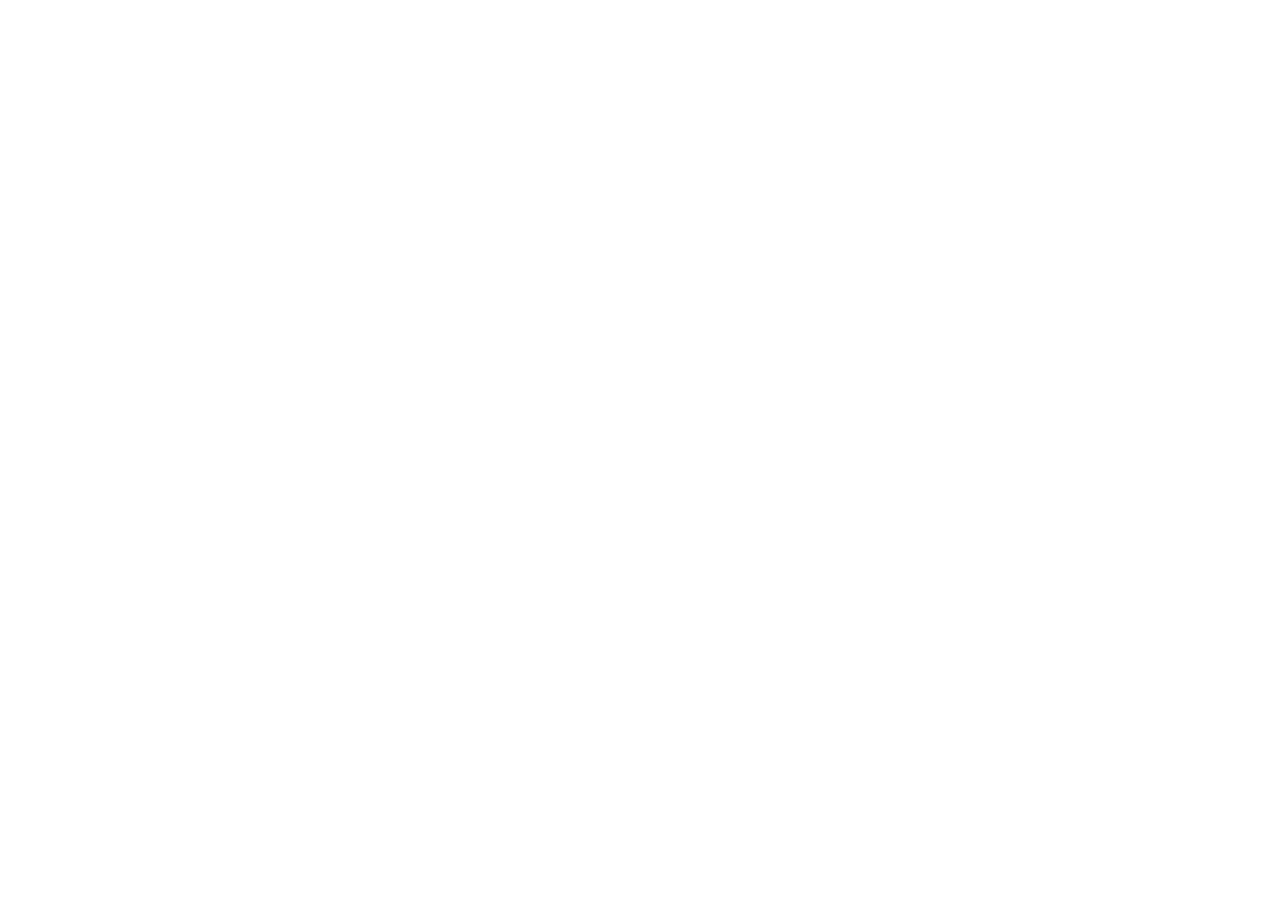
==== index.html @ ee5a2025 "Add files via upload" ====
<!DOCTYPE html> 

<html lang="en"> 

<head> 

   

    <title>    </title> 

</head> 

<body> 

    <header> 

       

    </header> 

 

    <main> 

       

         

        

    </main> 

 

    <footer> 

         

    </footer> 

 

</body> 

</html>
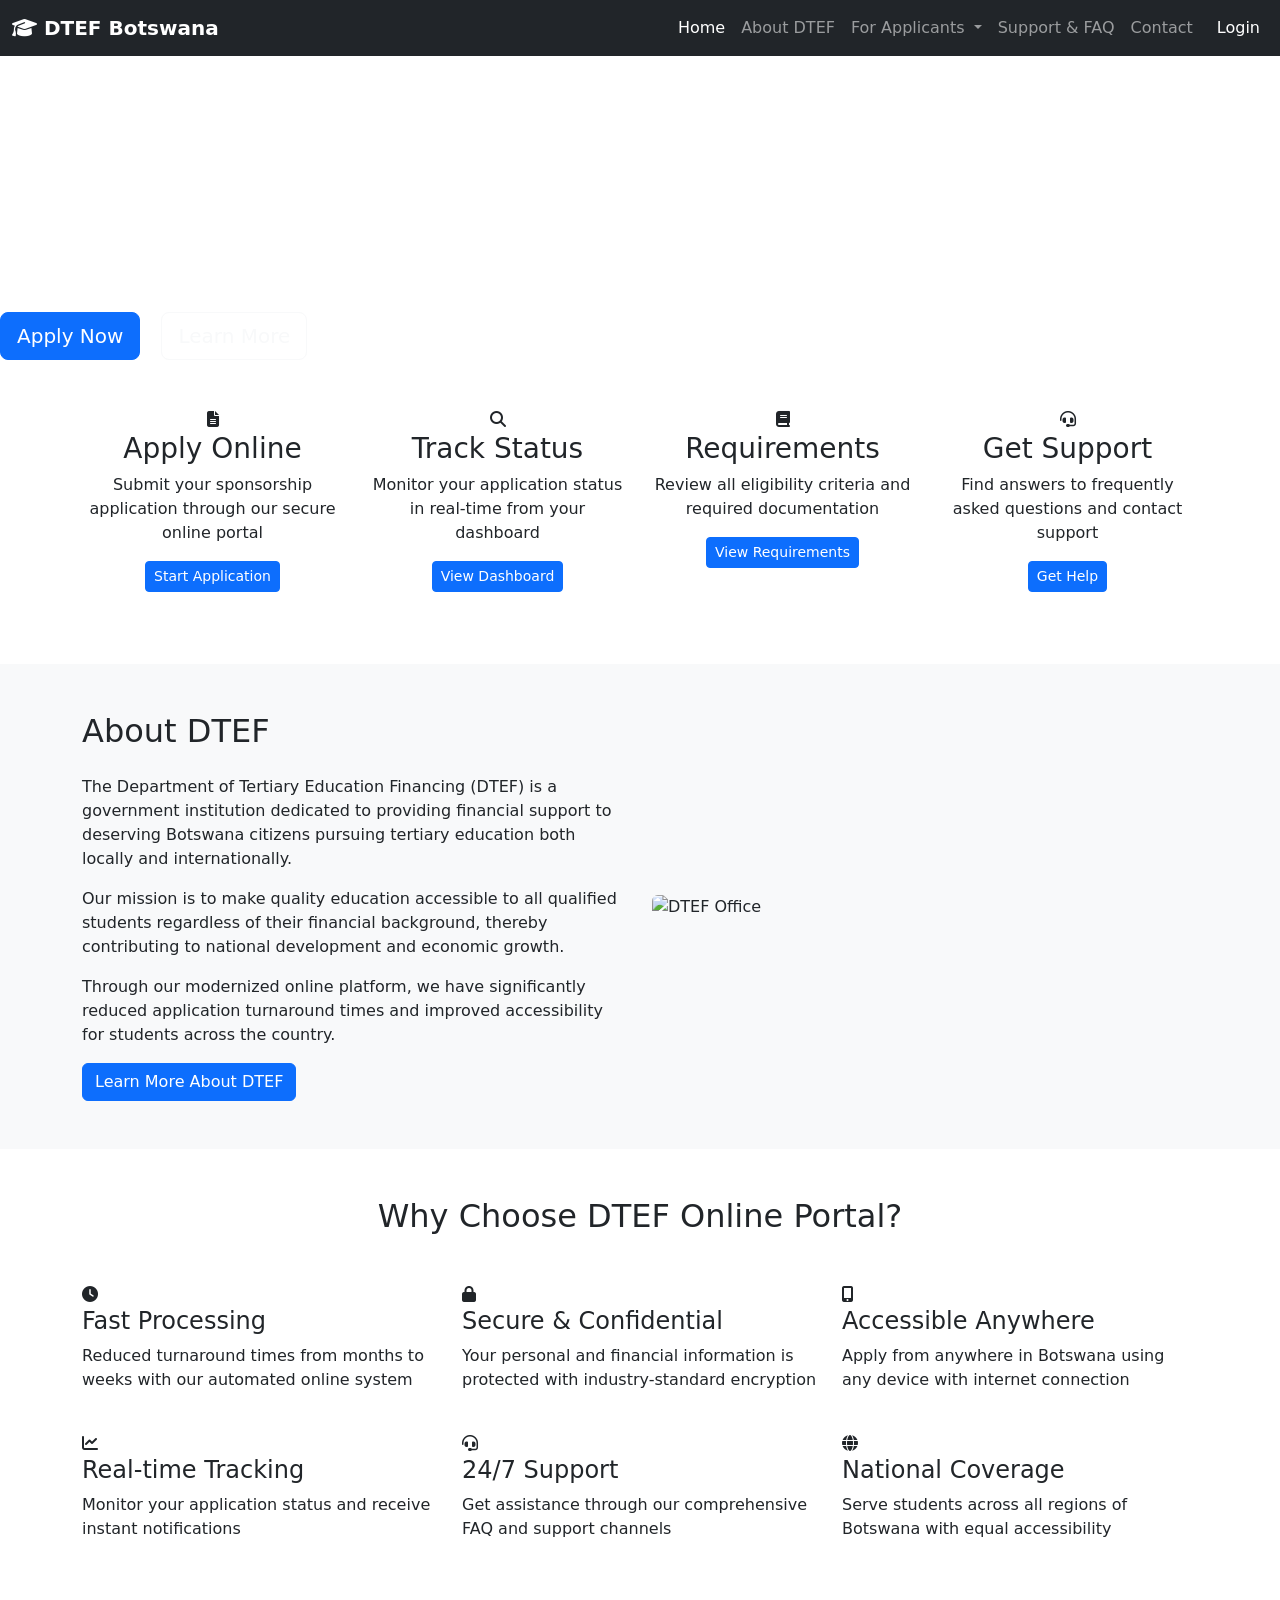
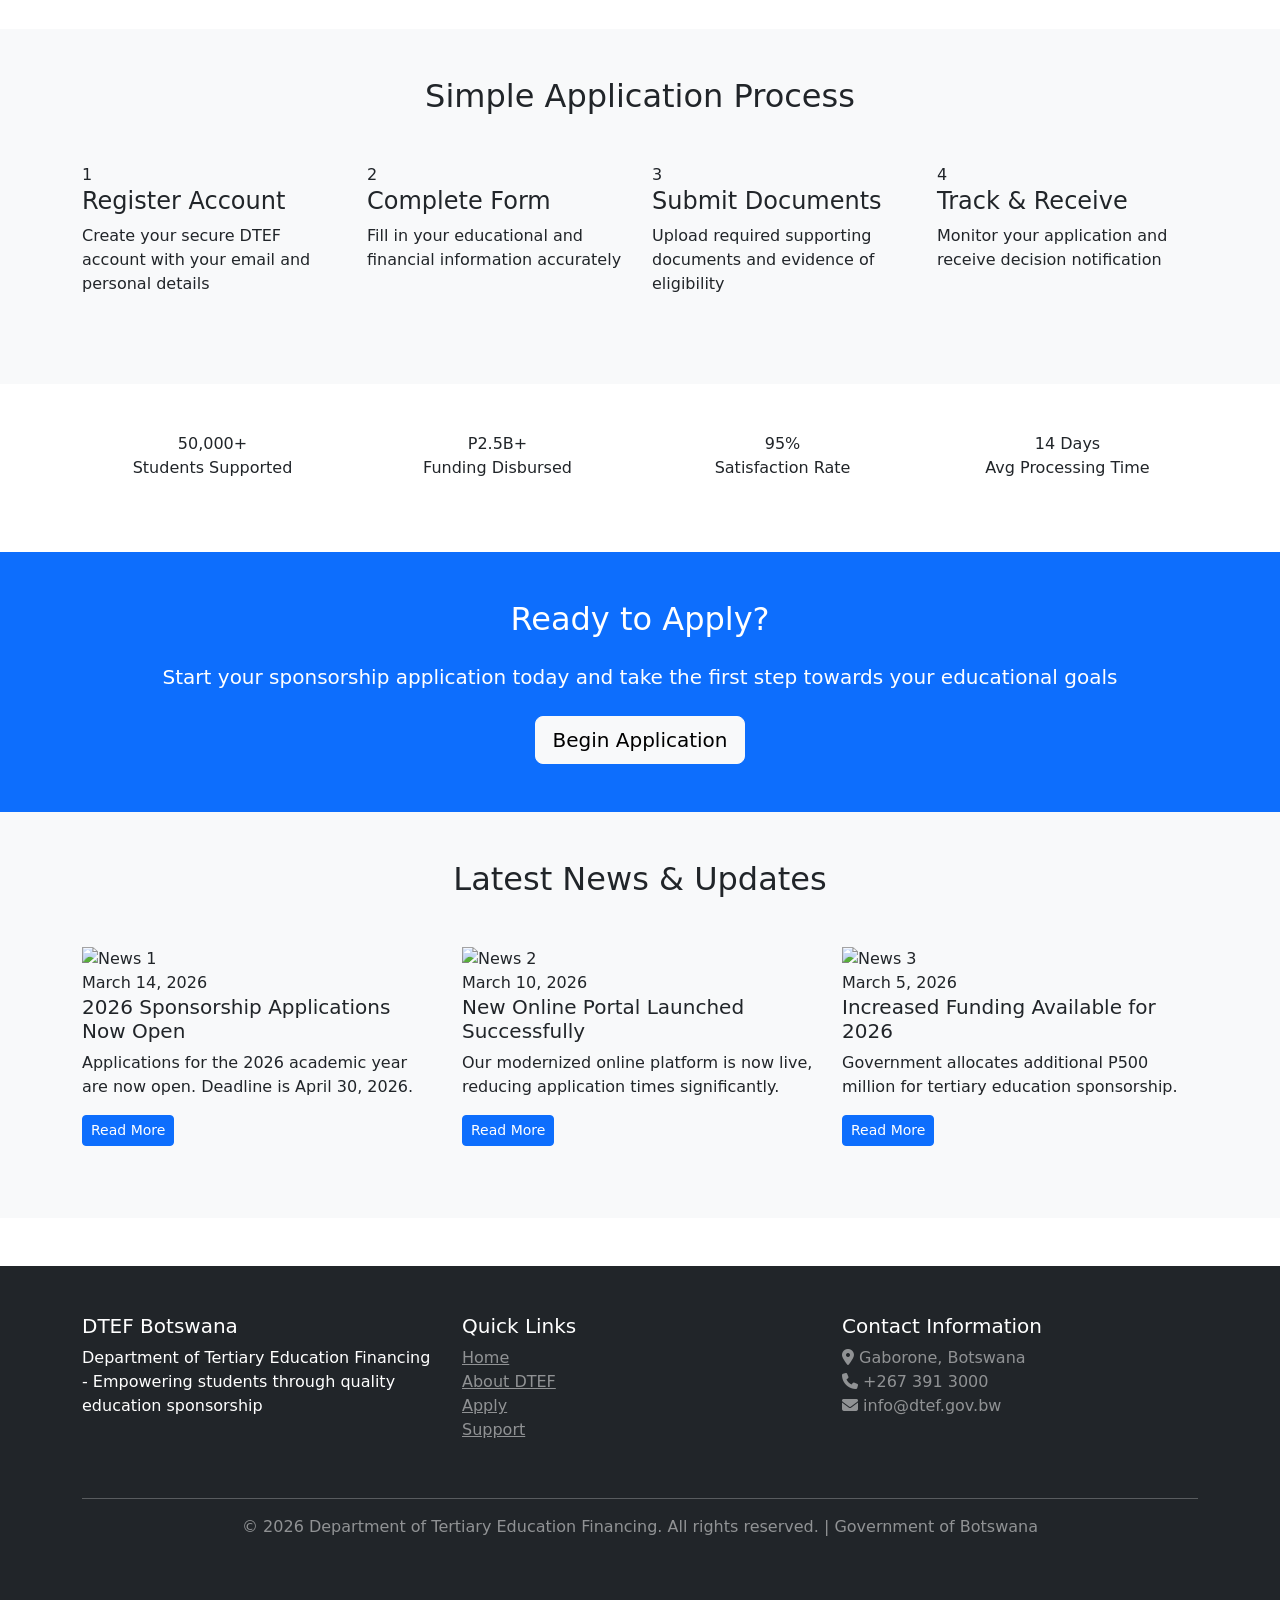
==== commit e5c666db: "index.html" ====
--- a/index.html
+++ b/index.html
@@ -1,45 +1,342 @@
-<!DOCTYPE html> 
-
-<html lang="en"> 
-
-<head> 
-
-   
-
-    <title>    </title> 
-
-</head> 
-
-<body> 
-
-    <header> 
-
-       
-
-    </header> 
-
- 
-
-    <main> 
-
-       
-
-         
-
-        
-
-    </main> 
-
- 
-
-    <footer> 
-
-         
-
-    </footer> 
-
- 
-
-</body> 
-
-</html> +<!DOCTYPE html>
+<html lang="en">
+<head>
+    <meta charset="UTF-8">
+    <meta name="viewport" content="width=device-width, initial-scale=1.0">
+    <meta name="description" content="DTEF - Department of Tertiary Education Financing. Botswana government sponsorship portal for student funding applications.">
+    <meta name="keywords" content="DTEF, tertiary education, sponsorship, Botswana, student funding, application">
+    <title>DTEF - Department of Tertiary Education Financing | Botswana</title>
+    
+    <!-- Bootstrap CSS -->
+    <link href="https://cdn.jsdelivr.net/npm/bootstrap@5.3.0/dist/css/bootstrap.min.css" rel="stylesheet">
+    <!-- Font Awesome for icons -->
+    <link rel="stylesheet" href="https://cdnjs.cloudflare.com/ajax/libs/font-awesome/6.4.0/css/all.min.css">
+    <!-- Custom CSS -->
+    <link rel="stylesheet" href="css/style.css">
+</head>
+<body>
+    <!-- Navigation Bar -->
+    <nav class="navbar navbar-expand-lg navbar-dark bg-dark sticky-top">
+        <div class="container-fluid">
+            <a class="navbar-brand fw-bold" href="index.html">
+                <i class="fas fa-graduation-cap"></i> DTEF Botswana
+            </a>
+            <button class="navbar-toggler" type="button" data-bs-toggle="collapse" data-bs-target="#navbarNav" aria-controls="navbarNav" aria-expanded="false" aria-label="Toggle navigation">
+                <span class="navbar-toggler-icon"></span>
+            </button>
+            <div class="collapse navbar-collapse" id="navbarNav">
+                <ul class="navbar-nav ms-auto">
+                    <li class="nav-item">
+                        <a class="nav-link active" aria-current="page" href="index.html">Home</a>
+                    </li>
+                    <li class="nav-item">
+                        <a class="nav-link" href="about.html">About DTEF</a>
+                    </li>
+                    <li class="nav-item dropdown">
+                        <a class="nav-link dropdown-toggle" href="#" id="applicantsDropdown" role="button" data-bs-toggle="dropdown" aria-expanded="false">
+                            For Applicants
+                        </a>
+                        <ul class="dropdown-menu" aria-labelledby="applicantsDropdown">
+                            <li><a class="dropdown-item" href="apply.html">Apply for Sponsorship</a></li>
+                            <li><a class="dropdown-item" href="dashboard.html">Track Application</a></li>
+                            <li><a class="dropdown-item" href="requirements.html">Requirements</a></li>
+                        </ul>
+                    </li>
+                    <li class="nav-item">
+                        <a class="nav-link" href="support.html">Support & FAQ</a>
+                    </li>
+                    <li class="nav-item">
+                        <a class="nav-link" href="contact.html">Contact</a>
+                    </li>
+                    <li class="nav-item">
+                        <a class="nav-link btn btn-primary text-white ms-2" href="login.html">Login</a>
+                    </li>
+                </ul>
+            </div>
+        </div>
+    </nav>
+
+    <!-- Hero Section -->
+    <section class="hero-section">
+        <div class="hero-content">
+            <h1 class="display-3 fw-bold text-white">Department of Tertiary Education Financing</h1>
+            <p class="lead text-white-50">Empowering Botswana's Students Through Quality Education Sponsorship</p>
+            <p class="text-white mb-4">Apply for government sponsorship and track your application online</p>
+            <div class="hero-buttons">
+                <a href="apply.html" class="btn btn-primary btn-lg me-3">Apply Now</a>
+                <a href="about.html" class="btn btn-outline-light btn-lg">Learn More</a>
+            </div>
+        </div>
+    </section>
+
+    <!-- Main Content -->
+    <main>
+        <!-- Quick Access Section -->
+        <section class="quick-access py-5">
+            <div class="container">
+                <div class="row text-center">
+                    <div class="col-md-3 mb-4">
+                        <div class="quick-access-card">
+                            <i class="fas fa-file-alt quick-access-icon"></i>
+                            <h3>Apply Online</h3>
+                            <p>Submit your sponsorship application through our secure online portal</p>
+                            <a href="apply.html" class="btn btn-sm btn-primary">Start Application</a>
+                        </div>
+                    </div>
+                    <div class="col-md-3 mb-4">
+                        <div class="quick-access-card">
+                            <i class="fas fa-search quick-access-icon"></i>
+                            <h3>Track Status</h3>
+                            <p>Monitor your application status in real-time from your dashboard</p>
+                            <a href="dashboard.html" class="btn btn-sm btn-primary">View Dashboard</a>
+                        </div>
+                    </div>
+                    <div class="col-md-3 mb-4">
+                        <div class="quick-access-card">
+                            <i class="fas fa-book quick-access-icon"></i>
+                            <h3>Requirements</h3>
+                            <p>Review all eligibility criteria and required documentation</p>
+                            <a href="requirements.html" class="btn btn-sm btn-primary">View Requirements</a>
+                        </div>
+                    </div>
+                    <div class="col-md-3 mb-4">
+                        <div class="quick-access-card">
+                            <i class="fas fa-headset quick-access-icon"></i>
+                            <h3>Get Support</h3>
+                            <p>Find answers to frequently asked questions and contact support</p>
+                            <a href="support.html" class="btn btn-sm btn-primary">Get Help</a>
+                        </div>
+                    </div>
+                </div>
+            </div>
+        </section>
+
+        <!-- About DTEF Section -->
+        <section class="about-section py-5 bg-light">
+            <div class="container">
+                <div class="row align-items-center">
+                    <div class="col-md-6">
+                        <h2 class="mb-4">About DTEF</h2>
+                        <p class="mb-3">The Department of Tertiary Education Financing (DTEF) is a government institution dedicated to providing financial support to deserving Botswana citizens pursuing tertiary education both locally and internationally.</p>
+                        <p class="mb-3">Our mission is to make quality education accessible to all qualified students regardless of their financial background, thereby contributing to national development and economic growth.</p>
+                        <p class="mb-3">Through our modernized online platform, we have significantly reduced application turnaround times and improved accessibility for students across the country.</p>
+                        <a href="about.html" class="btn btn-primary">Learn More About DTEF</a>
+                    </div>
+                    <div class="col-md-6">
+                        <img src="images/placeholder-about.jpg" alt="DTEF Office" class="img-fluid rounded" width="500" height="400">
+                    </div>
+                </div>
+            </div>
+        </section>
+
+        <!-- Key Features Section -->
+        <section class="features-section py-5">
+            <div class="container">
+                <h2 class="text-center mb-5">Why Choose DTEF Online Portal?</h2>
+                <div class="row">
+                    <div class="col-md-4 mb-4">
+                        <div class="feature-card">
+                            <i class="fas fa-clock feature-icon"></i>
+                            <h4>Fast Processing</h4>
+                            <p>Reduced turnaround times from months to weeks with our automated online system</p>
+                        </div>
+                    </div>
+                    <div class="col-md-4 mb-4">
+                        <div class="feature-card">
+                            <i class="fas fa-lock feature-icon"></i>
+                            <h4>Secure & Confidential</h4>
+                            <p>Your personal and financial information is protected with industry-standard encryption</p>
+                        </div>
+                    </div>
+                    <div class="col-md-4 mb-4">
+                        <div class="feature-card">
+                            <i class="fas fa-mobile-alt feature-icon"></i>
+                            <h4>Accessible Anywhere</h4>
+                            <p>Apply from anywhere in Botswana using any device with internet connection</p>
+                        </div>
+                    </div>
+                    <div class="col-md-4 mb-4">
+                        <div class="feature-card">
+                            <i class="fas fa-chart-line feature-icon"></i>
+                            <h4>Real-time Tracking</h4>
+                            <p>Monitor your application status and receive instant notifications</p>
+                        </div>
+                    </div>
+                    <div class="col-md-4 mb-4">
+                        <div class="feature-card">
+                            <i class="fas fa-headset feature-icon"></i>
+                            <h4>24/7 Support</h4>
+                            <p>Get assistance through our comprehensive FAQ and support channels</p>
+                        </div>
+                    </div>
+                    <div class="col-md-4 mb-4">
+                        <div class="feature-card">
+                            <i class="fas fa-globe feature-icon"></i>
+                            <h4>National Coverage</h4>
+                            <p>Serve students across all regions of Botswana with equal accessibility</p>
+                        </div>
+                    </div>
+                </div>
+            </div>
+        </section>
+
+        <!-- Application Process Section -->
+        <section class="process-section py-5 bg-light">
+            <div class="container">
+                <h2 class="text-center mb-5">Simple Application Process</h2>
+                <div class="row">
+                    <div class="col-md-3 mb-4">
+                        <div class="process-step">
+                            <div class="step-number">1</div>
+                            <h4>Register Account</h4>
+                            <p>Create your secure DTEF account with your email and personal details</p>
+                        </div>
+                    </div>
+                    <div class="col-md-3 mb-4">
+                        <div class="process-step">
+                            <div class="step-number">2</div>
+                            <h4>Complete Form</h4>
+                            <p>Fill in your educational and financial information accurately</p>
+                        </div>
+                    </div>
+                    <div class="col-md-3 mb-4">
+                        <div class="process-step">
+                            <div class="step-number">3</div>
+                            <h4>Submit Documents</h4>
+                            <p>Upload required supporting documents and evidence of eligibility</p>
+                        </div>
+                    </div>
+                    <div class="col-md-3 mb-4">
+                        <div class="process-step">
+                            <div class="step-number">4</div>
+                            <h4>Track & Receive</h4>
+                            <p>Monitor your application and receive decision notification</p>
+                        </div>
+                    </div>
+                </div>
+            </div>
+        </section>
+
+        <!-- Statistics Section -->
+        <section class="statistics-section py-5">
+            <div class="container">
+                <div class="row text-center">
+                    <div class="col-md-3 mb-4">
+                        <div class="stat-card">
+                            <div class="stat-number">50,000+</div>
+                            <div class="stat-label">Students Supported</div>
+                        </div>
+                    </div>
+                    <div class="col-md-3 mb-4">
+                        <div class="stat-card">
+                            <div class="stat-number">P2.5B+</div>
+                            <div class="stat-label">Funding Disbursed</div>
+                        </div>
+                    </div>
+                    <div class="col-md-3 mb-4">
+                        <div class="stat-card">
+                            <div class="stat-number">95%</div>
+                            <div class="stat-label">Satisfaction Rate</div>
+                        </div>
+                    </div>
+                    <div class="col-md-3 mb-4">
+                        <div class="stat-card">
+                            <div class="stat-number">14 Days</div>
+                            <div class="stat-label">Avg Processing Time</div>
+                        </div>
+                    </div>
+                </div>
+            </div>
+        </section>
+
+        <!-- Call to Action Section -->
+        <section class="cta-section py-5 bg-primary text-white">
+            <div class="container text-center">
+                <h2 class="mb-4">Ready to Apply?</h2>
+                <p class="lead mb-4">Start your sponsorship application today and take the first step towards your educational goals</p>
+                <a href="apply.html" class="btn btn-light btn-lg">Begin Application</a>
+            </div>
+        </section>
+
+        <!-- News & Updates Section -->
+        <section class="news-section py-5 bg-light">
+            <div class="container">
+                <h2 class="text-center mb-5">Latest News & Updates</h2>
+                <div class="row">
+                    <div class="col-md-4 mb-4">
+                        <div class="news-card">
+                            <img src="images/placeholder-news1.jpg" alt="News 1" class="news-image" width="300" height="200">
+                            <div class="news-content">
+                                <span class="news-date">March 14, 2026</span>
+                                <h5>2026 Sponsorship Applications Now Open</h5>
+                                <p>Applications for the 2026 academic year are now open. Deadline is April 30, 2026.</p>
+                                <a href="#" class="btn btn-sm btn-primary">Read More</a>
+                            </div>
+                        </div>
+                    </div>
+                    <div class="col-md-4 mb-4">
+                        <div class="news-card">
+                            <img src="images/placeholder-news2.jpg" alt="News 2" class="news-image" width="300" height="200">
+                            <div class="news-content">
+                                <span class="news-date">March 10, 2026</span>
+                                <h5>New Online Portal Launched Successfully</h5>
+                                <p>Our modernized online platform is now live, reducing application times significantly.</p>
+                                <a href="#" class="btn btn-sm btn-primary">Read More</a>
+                            </div>
+                        </div>
+                    </div>
+                    <div class="col-md-4 mb-4">
+                        <div class="news-card">
+                            <img src="images/placeholder-news3.jpg" alt="News 3" class="news-image" width="300" height="200">
+                            <div class="news-content">
+                                <span class="news-date">March 5, 2026</span>
+                                <h5>Increased Funding Available for 2026</h5>
+                                <p>Government allocates additional P500 million for tertiary education sponsorship.</p>
+                                <a href="#" class="btn btn-sm btn-primary">Read More</a>
+                            </div>
+                        </div>
+                    </div>
+                </div>
+            </div>
+        </section>
+    </main>
+
+    <!-- Footer -->
+    <footer class="bg-dark text-white py-5 mt-5">
+        <div class="container">
+            <div class="row">
+                <div class="col-md-4 mb-4">
+                    <h5>DTEF Botswana</h5>
+                    <p>Department of Tertiary Education Financing - Empowering students through quality education sponsorship</p>
+                </div>
+                <div class="col-md-4 mb-4">
+                    <h5>Quick Links</h5>
+                    <ul class="list-unstyled">
+                        <li><a href="index.html" class="text-white-50">Home</a></li>
+                        <li><a href="about.html" class="text-white-50">About DTEF</a></li>
+                        <li><a href="apply.html" class="text-white-50">Apply</a></li>
+                        <li><a href="support.html" class="text-white-50">Support</a></li>
+                    </ul>
+                </div>
+                <div class="col-md-4 mb-4">
+                    <h5>Contact Information</h5>
+                    <p class="text-white-50">
+                        <i class="fas fa-map-marker-alt"></i> Gaborone, Botswana<br>
+                        <i class="fas fa-phone"></i> +267 391 3000<br>
+                        <i class="fas fa-envelope"></i> info@dtef.gov.bw
+                    </p>
+                </div>
+            </div>
+            <hr class="bg-white-50">
+            <div class="text-center text-white-50">
+                <p>&copy; 2026 Department of Tertiary Education Financing. All rights reserved. | Government of Botswana</p>
+            </div>
+        </div>
+    </footer>
+
+    <!-- Bootstrap JS -->
+    <script src="https://cdn.jsdelivr.net/npm/bootstrap@5.3.0/dist/js/bootstrap.bundle.min.js"></script>
+    <!-- Custom JS -->
+    <script src="js/script.js"></script>
+</body>
+</html>
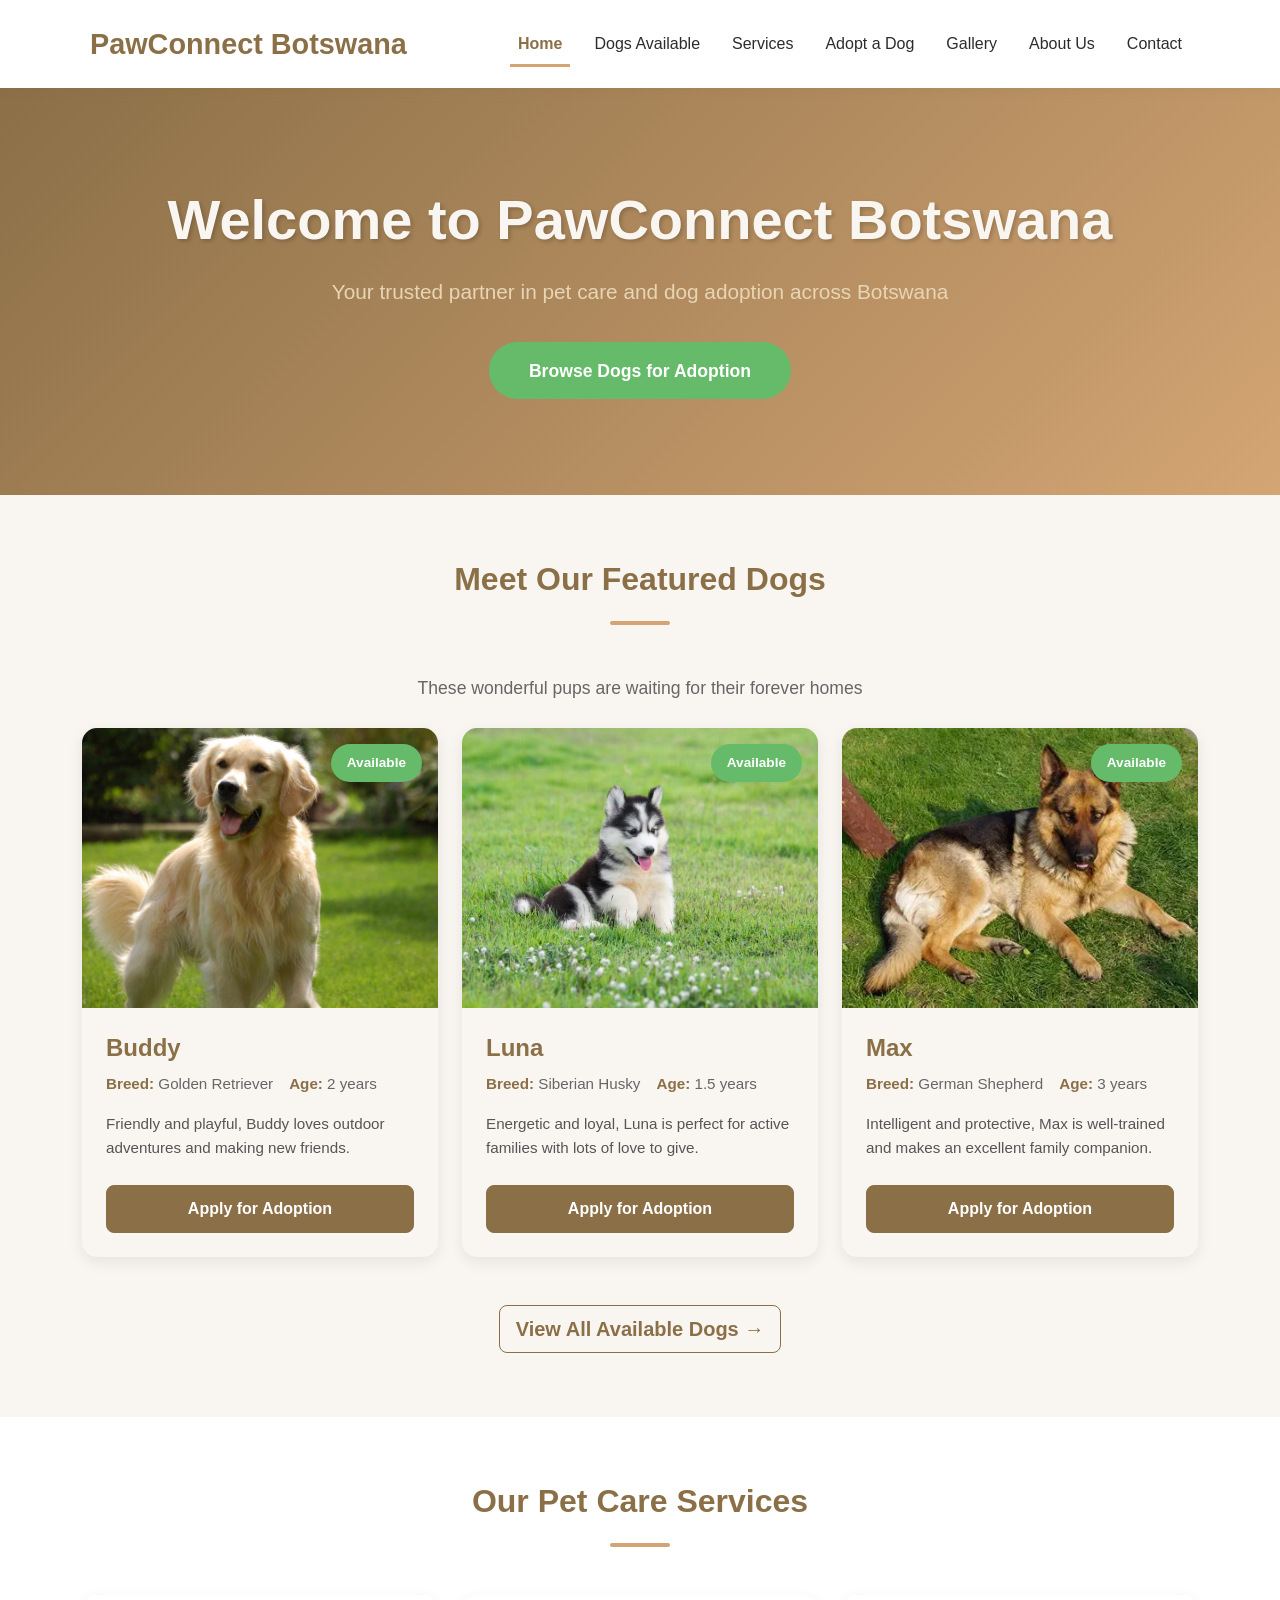
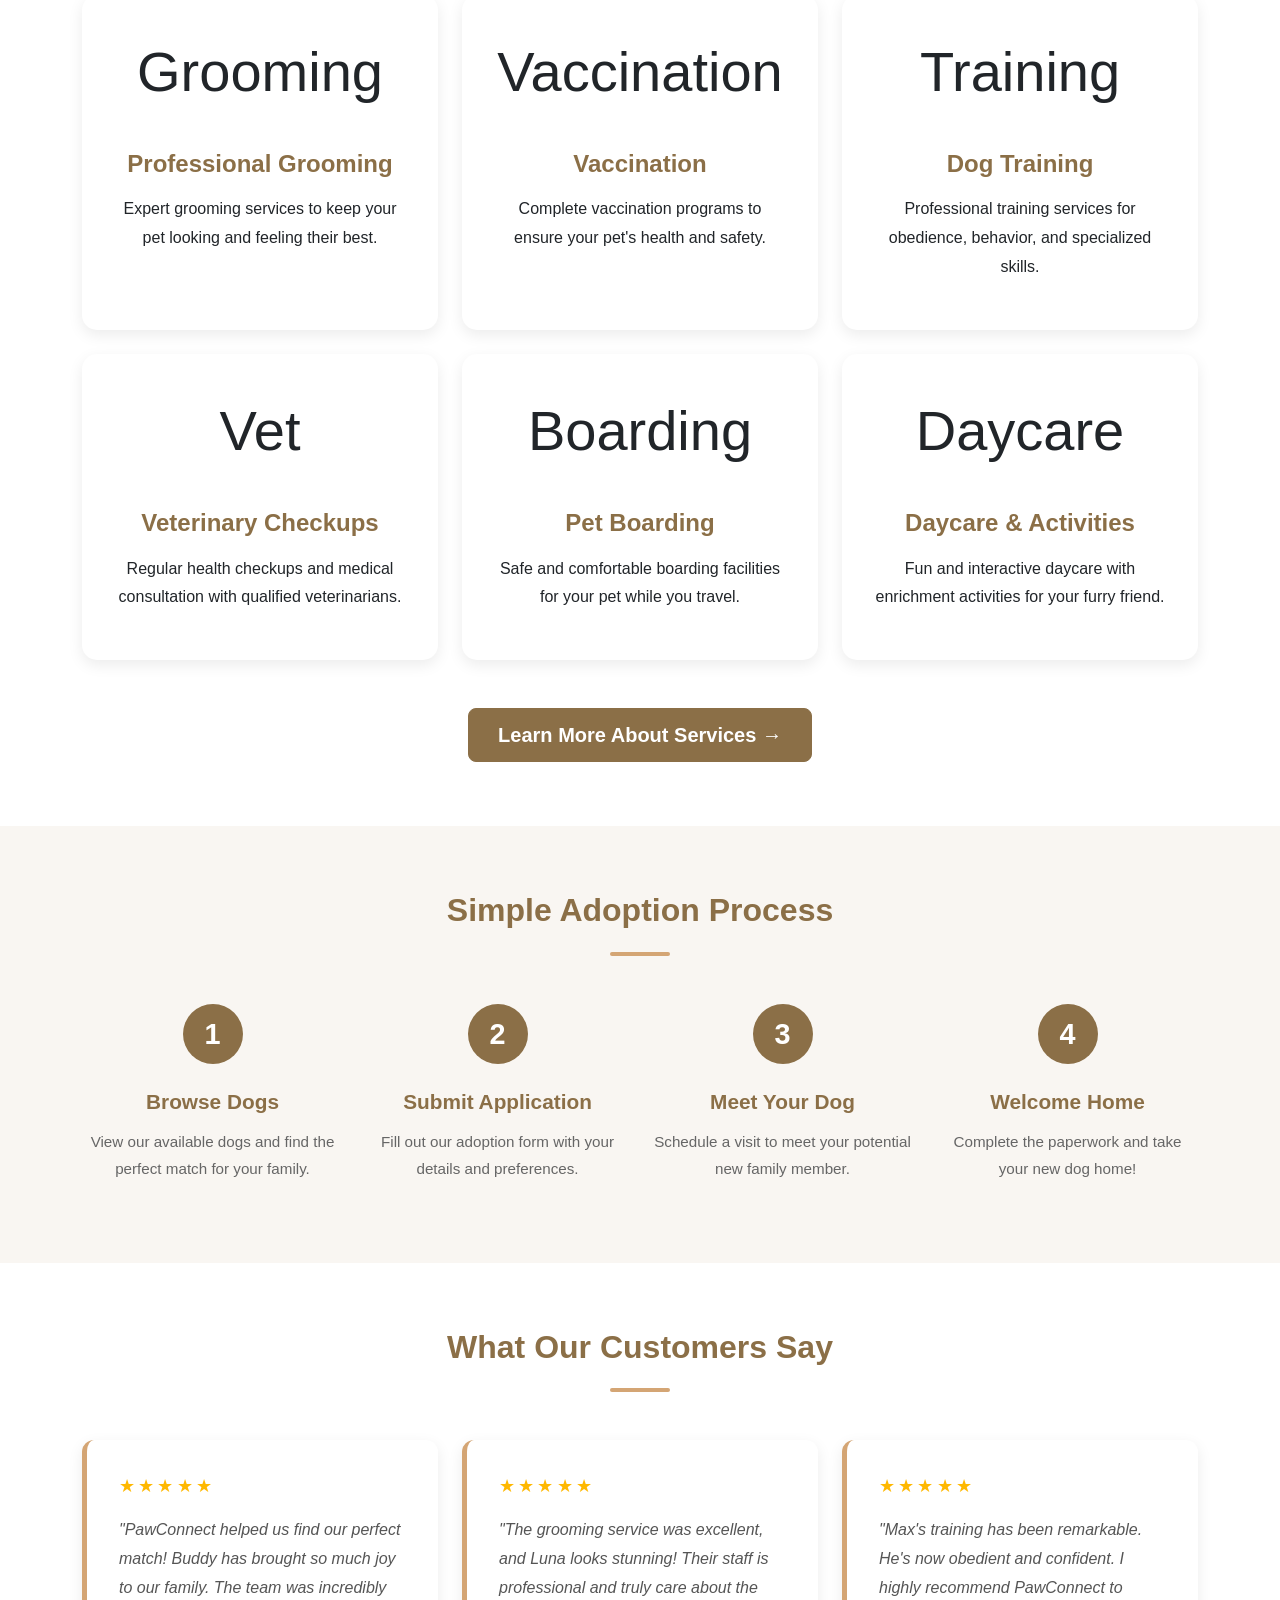
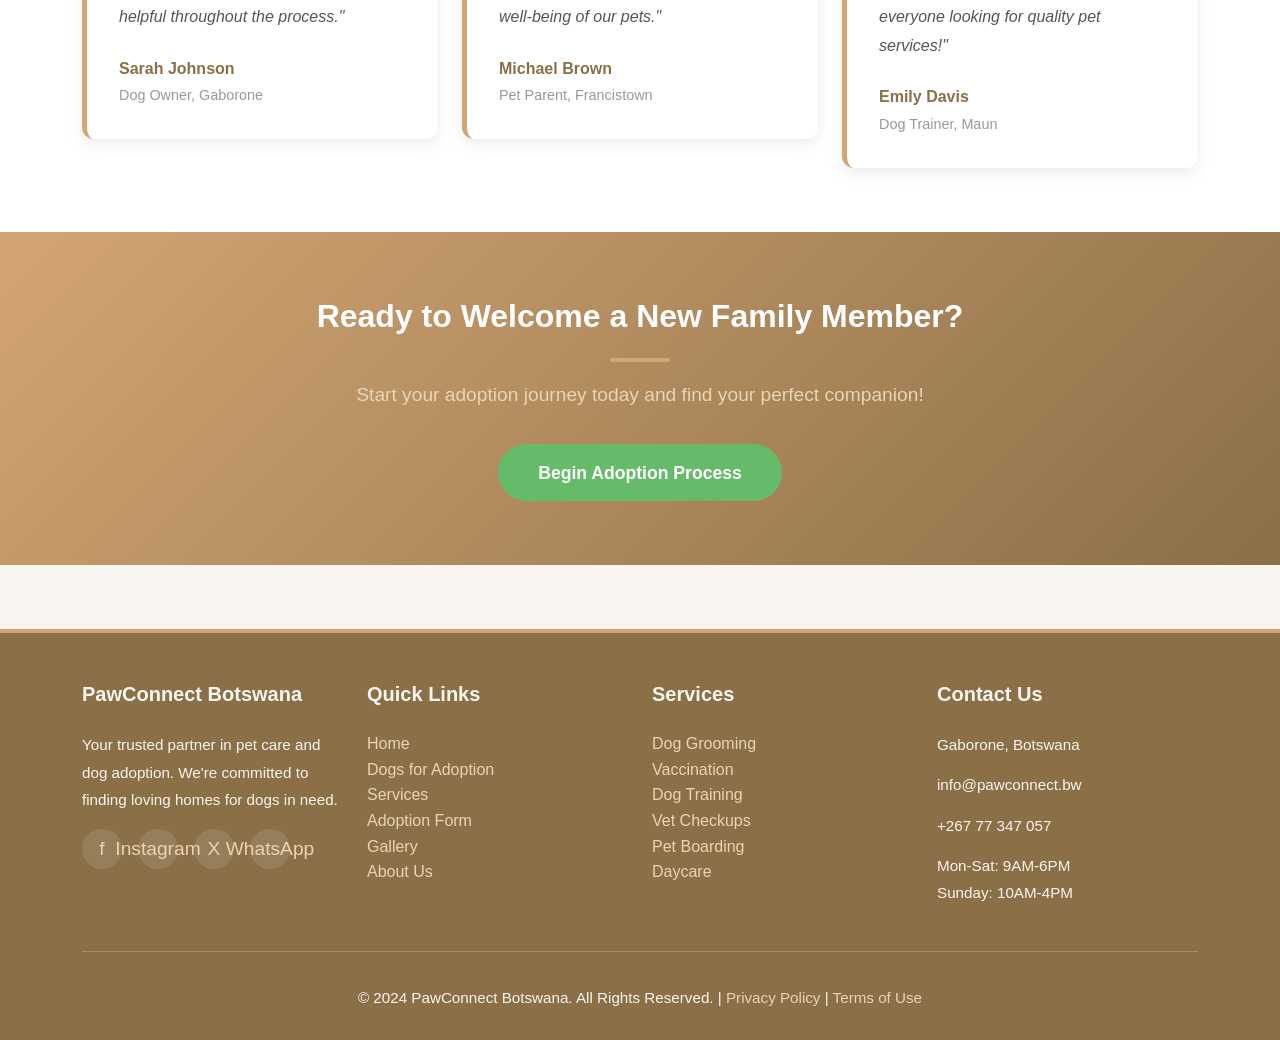
==== commit 70e69106: "Initial commit" ====
--- a/index.html
+++ b/index.html
@@ -1,342 +1,359 @@
-<!DOCTYPE html>
-<html lang="en">
-<head>
-    <meta charset="UTF-8">
-    <meta name="viewport" content="width=device-width, initial-scale=1.0">
-    <meta name="description" content="DTEF - Department of Tertiary Education Financing. Botswana government sponsorship portal for student funding applications.">
-    <meta name="keywords" content="DTEF, tertiary education, sponsorship, Botswana, student funding, application">
-    <title>DTEF - Department of Tertiary Education Financing | Botswana</title>
-    
-    <!-- Bootstrap CSS -->
-    <link href="https://cdn.jsdelivr.net/npm/bootstrap@5.3.0/dist/css/bootstrap.min.css" rel="stylesheet">
-    <!-- Font Awesome for icons -->
-    <link rel="stylesheet" href="https://cdnjs.cloudflare.com/ajax/libs/font-awesome/6.4.0/css/all.min.css">
-    <!-- Custom CSS -->
-    <link rel="stylesheet" href="css/style.css">
-</head>
-<body>
-    <!-- Navigation Bar -->
-    <nav class="navbar navbar-expand-lg navbar-dark bg-dark sticky-top">
-        <div class="container-fluid">
-            <a class="navbar-brand fw-bold" href="index.html">
-                <i class="fas fa-graduation-cap"></i> DTEF Botswana
-            </a>
-            <button class="navbar-toggler" type="button" data-bs-toggle="collapse" data-bs-target="#navbarNav" aria-controls="navbarNav" aria-expanded="false" aria-label="Toggle navigation">
-                <span class="navbar-toggler-icon"></span>
-            </button>
-            <div class="collapse navbar-collapse" id="navbarNav">
-                <ul class="navbar-nav ms-auto">
-                    <li class="nav-item">
-                        <a class="nav-link active" aria-current="page" href="index.html">Home</a>
-                    </li>
-                    <li class="nav-item">
-                        <a class="nav-link" href="about.html">About DTEF</a>
-                    </li>
-                    <li class="nav-item dropdown">
-                        <a class="nav-link dropdown-toggle" href="#" id="applicantsDropdown" role="button" data-bs-toggle="dropdown" aria-expanded="false">
-                            For Applicants
-                        </a>
-                        <ul class="dropdown-menu" aria-labelledby="applicantsDropdown">
-                            <li><a class="dropdown-item" href="apply.html">Apply for Sponsorship</a></li>
-                            <li><a class="dropdown-item" href="dashboard.html">Track Application</a></li>
-                            <li><a class="dropdown-item" href="requirements.html">Requirements</a></li>
-                        </ul>
-                    </li>
-                    <li class="nav-item">
-                        <a class="nav-link" href="support.html">Support & FAQ</a>
-                    </li>
-                    <li class="nav-item">
-                        <a class="nav-link" href="contact.html">Contact</a>
-                    </li>
-                    <li class="nav-item">
-                        <a class="nav-link btn btn-primary text-white ms-2" href="login.html">Login</a>
-                    </li>
-                </ul>
-            </div>
-        </div>
-    </nav>
-
-    <!-- Hero Section -->
-    <section class="hero-section">
-        <div class="hero-content">
-            <h1 class="display-3 fw-bold text-white">Department of Tertiary Education Financing</h1>
-            <p class="lead text-white-50">Empowering Botswana's Students Through Quality Education Sponsorship</p>
-            <p class="text-white mb-4">Apply for government sponsorship and track your application online</p>
-            <div class="hero-buttons">
-                <a href="apply.html" class="btn btn-primary btn-lg me-3">Apply Now</a>
-                <a href="about.html" class="btn btn-outline-light btn-lg">Learn More</a>
-            </div>
-        </div>
-    </section>
-
-    <!-- Main Content -->
-    <main>
-        <!-- Quick Access Section -->
-        <section class="quick-access py-5">
-            <div class="container">
-                <div class="row text-center">
-                    <div class="col-md-3 mb-4">
-                        <div class="quick-access-card">
-                            <i class="fas fa-file-alt quick-access-icon"></i>
-                            <h3>Apply Online</h3>
-                            <p>Submit your sponsorship application through our secure online portal</p>
-                            <a href="apply.html" class="btn btn-sm btn-primary">Start Application</a>
-                        </div>
-                    </div>
-                    <div class="col-md-3 mb-4">
-                        <div class="quick-access-card">
-                            <i class="fas fa-search quick-access-icon"></i>
-                            <h3>Track Status</h3>
-                            <p>Monitor your application status in real-time from your dashboard</p>
-                            <a href="dashboard.html" class="btn btn-sm btn-primary">View Dashboard</a>
-                        </div>
-                    </div>
-                    <div class="col-md-3 mb-4">
-                        <div class="quick-access-card">
-                            <i class="fas fa-book quick-access-icon"></i>
-                            <h3>Requirements</h3>
-                            <p>Review all eligibility criteria and required documentation</p>
-                            <a href="requirements.html" class="btn btn-sm btn-primary">View Requirements</a>
-                        </div>
-                    </div>
-                    <div class="col-md-3 mb-4">
-                        <div class="quick-access-card">
-                            <i class="fas fa-headset quick-access-icon"></i>
-                            <h3>Get Support</h3>
-                            <p>Find answers to frequently asked questions and contact support</p>
-                            <a href="support.html" class="btn btn-sm btn-primary">Get Help</a>
-                        </div>
-                    </div>
-                </div>
-            </div>
-        </section>
-
-        <!-- About DTEF Section -->
-        <section class="about-section py-5 bg-light">
-            <div class="container">
-                <div class="row align-items-center">
-                    <div class="col-md-6">
-                        <h2 class="mb-4">About DTEF</h2>
-                        <p class="mb-3">The Department of Tertiary Education Financing (DTEF) is a government institution dedicated to providing financial support to deserving Botswana citizens pursuing tertiary education both locally and internationally.</p>
-                        <p class="mb-3">Our mission is to make quality education accessible to all qualified students regardless of their financial background, thereby contributing to national development and economic growth.</p>
-                        <p class="mb-3">Through our modernized online platform, we have significantly reduced application turnaround times and improved accessibility for students across the country.</p>
-                        <a href="about.html" class="btn btn-primary">Learn More About DTEF</a>
-                    </div>
-                    <div class="col-md-6">
-                        <img src="images/placeholder-about.jpg" alt="DTEF Office" class="img-fluid rounded" width="500" height="400">
-                    </div>
-                </div>
-            </div>
-        </section>
-
-        <!-- Key Features Section -->
-        <section class="features-section py-5">
-            <div class="container">
-                <h2 class="text-center mb-5">Why Choose DTEF Online Portal?</h2>
-                <div class="row">
-                    <div class="col-md-4 mb-4">
-                        <div class="feature-card">
-                            <i class="fas fa-clock feature-icon"></i>
-                            <h4>Fast Processing</h4>
-                            <p>Reduced turnaround times from months to weeks with our automated online system</p>
-                        </div>
-                    </div>
-                    <div class="col-md-4 mb-4">
-                        <div class="feature-card">
-                            <i class="fas fa-lock feature-icon"></i>
-                            <h4>Secure & Confidential</h4>
-                            <p>Your personal and financial information is protected with industry-standard encryption</p>
-                        </div>
-                    </div>
-                    <div class="col-md-4 mb-4">
-                        <div class="feature-card">
-                            <i class="fas fa-mobile-alt feature-icon"></i>
-                            <h4>Accessible Anywhere</h4>
-                            <p>Apply from anywhere in Botswana using any device with internet connection</p>
-                        </div>
-                    </div>
-                    <div class="col-md-4 mb-4">
-                        <div class="feature-card">
-                            <i class="fas fa-chart-line feature-icon"></i>
-                            <h4>Real-time Tracking</h4>
-                            <p>Monitor your application status and receive instant notifications</p>
-                        </div>
-                    </div>
-                    <div class="col-md-4 mb-4">
-                        <div class="feature-card">
-                            <i class="fas fa-headset feature-icon"></i>
-                            <h4>24/7 Support</h4>
-                            <p>Get assistance through our comprehensive FAQ and support channels</p>
-                        </div>
-                    </div>
-                    <div class="col-md-4 mb-4">
-                        <div class="feature-card">
-                            <i class="fas fa-globe feature-icon"></i>
-                            <h4>National Coverage</h4>
-                            <p>Serve students across all regions of Botswana with equal accessibility</p>
-                        </div>
-                    </div>
-                </div>
-            </div>
-        </section>
-
-        <!-- Application Process Section -->
-        <section class="process-section py-5 bg-light">
-            <div class="container">
-                <h2 class="text-center mb-5">Simple Application Process</h2>
-                <div class="row">
-                    <div class="col-md-3 mb-4">
-                        <div class="process-step">
-                            <div class="step-number">1</div>
-                            <h4>Register Account</h4>
-                            <p>Create your secure DTEF account with your email and personal details</p>
-                        </div>
-                    </div>
-                    <div class="col-md-3 mb-4">
-                        <div class="process-step">
-                            <div class="step-number">2</div>
-                            <h4>Complete Form</h4>
-                            <p>Fill in your educational and financial information accurately</p>
-                        </div>
-                    </div>
-                    <div class="col-md-3 mb-4">
-                        <div class="process-step">
-                            <div class="step-number">3</div>
-                            <h4>Submit Documents</h4>
-                            <p>Upload required supporting documents and evidence of eligibility</p>
-                        </div>
-                    </div>
-                    <div class="col-md-3 mb-4">
-                        <div class="process-step">
-                            <div class="step-number">4</div>
-                            <h4>Track & Receive</h4>
-                            <p>Monitor your application and receive decision notification</p>
-                        </div>
-                    </div>
-                </div>
-            </div>
-        </section>
-
-        <!-- Statistics Section -->
-        <section class="statistics-section py-5">
-            <div class="container">
-                <div class="row text-center">
-                    <div class="col-md-3 mb-4">
-                        <div class="stat-card">
-                            <div class="stat-number">50,000+</div>
-                            <div class="stat-label">Students Supported</div>
-                        </div>
-                    </div>
-                    <div class="col-md-3 mb-4">
-                        <div class="stat-card">
-                            <div class="stat-number">P2.5B+</div>
-                            <div class="stat-label">Funding Disbursed</div>
-                        </div>
-                    </div>
-                    <div class="col-md-3 mb-4">
-                        <div class="stat-card">
-                            <div class="stat-number">95%</div>
-                            <div class="stat-label">Satisfaction Rate</div>
-                        </div>
-                    </div>
-                    <div class="col-md-3 mb-4">
-                        <div class="stat-card">
-                            <div class="stat-number">14 Days</div>
-                            <div class="stat-label">Avg Processing Time</div>
-                        </div>
-                    </div>
-                </div>
-            </div>
-        </section>
-
-        <!-- Call to Action Section -->
-        <section class="cta-section py-5 bg-primary text-white">
-            <div class="container text-center">
-                <h2 class="mb-4">Ready to Apply?</h2>
-                <p class="lead mb-4">Start your sponsorship application today and take the first step towards your educational goals</p>
-                <a href="apply.html" class="btn btn-light btn-lg">Begin Application</a>
-            </div>
-        </section>
-
-        <!-- News & Updates Section -->
-        <section class="news-section py-5 bg-light">
-            <div class="container">
-                <h2 class="text-center mb-5">Latest News & Updates</h2>
-                <div class="row">
-                    <div class="col-md-4 mb-4">
-                        <div class="news-card">
-                            <img src="images/placeholder-news1.jpg" alt="News 1" class="news-image" width="300" height="200">
-                            <div class="news-content">
-                                <span class="news-date">March 14, 2026</span>
-                                <h5>2026 Sponsorship Applications Now Open</h5>
-                                <p>Applications for the 2026 academic year are now open. Deadline is April 30, 2026.</p>
-                                <a href="#" class="btn btn-sm btn-primary">Read More</a>
-                            </div>
-                        </div>
-                    </div>
-                    <div class="col-md-4 mb-4">
-                        <div class="news-card">
-                            <img src="images/placeholder-news2.jpg" alt="News 2" class="news-image" width="300" height="200">
-                            <div class="news-content">
-                                <span class="news-date">March 10, 2026</span>
-                                <h5>New Online Portal Launched Successfully</h5>
-                                <p>Our modernized online platform is now live, reducing application times significantly.</p>
-                                <a href="#" class="btn btn-sm btn-primary">Read More</a>
-                            </div>
-                        </div>
-                    </div>
-                    <div class="col-md-4 mb-4">
-                        <div class="news-card">
-                            <img src="images/placeholder-news3.jpg" alt="News 3" class="news-image" width="300" height="200">
-                            <div class="news-content">
-                                <span class="news-date">March 5, 2026</span>
-                                <h5>Increased Funding Available for 2026</h5>
-                                <p>Government allocates additional P500 million for tertiary education sponsorship.</p>
-                                <a href="#" class="btn btn-sm btn-primary">Read More</a>
-                            </div>
-                        </div>
-                    </div>
-                </div>
-            </div>
-        </section>
-    </main>
-
-    <!-- Footer -->
-    <footer class="bg-dark text-white py-5 mt-5">
-        <div class="container">
-            <div class="row">
-                <div class="col-md-4 mb-4">
-                    <h5>DTEF Botswana</h5>
-                    <p>Department of Tertiary Education Financing - Empowering students through quality education sponsorship</p>
-                </div>
-                <div class="col-md-4 mb-4">
-                    <h5>Quick Links</h5>
-                    <ul class="list-unstyled">
-                        <li><a href="index.html" class="text-white-50">Home</a></li>
-                        <li><a href="about.html" class="text-white-50">About DTEF</a></li>
-                        <li><a href="apply.html" class="text-white-50">Apply</a></li>
-                        <li><a href="support.html" class="text-white-50">Support</a></li>
-                    </ul>
-                </div>
-                <div class="col-md-4 mb-4">
-                    <h5>Contact Information</h5>
-                    <p class="text-white-50">
-                        <i class="fas fa-map-marker-alt"></i> Gaborone, Botswana<br>
-                        <i class="fas fa-phone"></i> +267 391 3000<br>
-                        <i class="fas fa-envelope"></i> info@dtef.gov.bw
-                    </p>
-                </div>
-            </div>
-            <hr class="bg-white-50">
-            <div class="text-center text-white-50">
-                <p>&copy; 2026 Department of Tertiary Education Financing. All rights reserved. | Government of Botswana</p>
-            </div>
-        </div>
-    </footer>
-
-    <!-- Bootstrap JS -->
-    <script src="https://cdn.jsdelivr.net/npm/bootstrap@5.3.0/dist/js/bootstrap.bundle.min.js"></script>
-    <!-- Custom JS -->
-    <script src="js/script.js"></script>
-</body>
-</html>
+<!DOCTYPE html>
+<html lang="en">
+<head>
+    <meta charset="UTF-8">
+    <meta name="viewport" content="width=device-width, initial-scale=1.0">
+    <meta name="description" content="PawConnect Botswana - Pet Care and Dog Adoption Website for Botswana. Find your perfect furry companion today!">
+    <meta name="keywords" content="dog adoption, pet care, veterinary services, Botswana">
+    <meta name="author" content="PawConnect Botswana">
+    <title>PawConnect Botswana - Dog Adoption & Pet Care Services</title>
+    
+    <!-- Bootstrap 5 CSS -->
+    <link href="https://cdn.jsdelivr.net/npm/bootstrap@5.3.0/dist/css/bootstrap.min.css" rel="stylesheet">
+    <!-- Custom CSS -->
+    <link rel="stylesheet" href="css/style.css">
+</head>
+<body>
+    <!-- ======== NAVIGATION BAR ======== -->
+    <nav class="navbar navbar-expand-lg navbar-light sticky-top">
+        <div class="container">
+            <a class="navbar-brand" href="index.html">PawConnect Botswana</a>
+            <button class="navbar-toggler" type="button" data-bs-toggle="collapse" data-bs-target="#navbarNav">
+                <span class="navbar-toggler-icon"></span>
+            </button>
+            <div class="collapse navbar-collapse" id="navbarNav">
+                <ul class="navbar-nav ms-auto">
+                    <li class="nav-item">
+                        <a class="nav-link active" href="index.html">Home</a>
+                    </li>
+                    <li class="nav-item">
+                        <a class="nav-link" href="dogs.html">Dogs Available</a>
+                    </li>
+                    <li class="nav-item">
+                        <a class="nav-link" href="services.html">Services</a>
+                    </li>
+                    <li class="nav-item">
+                        <a class="nav-link" href="adoption.html">Adopt a Dog</a>
+                    </li>
+                    <li class="nav-item">
+                        <a class="nav-link" href="gallery.html">Gallery</a>
+                    </li>
+                    <li class="nav-item">
+                        <a class="nav-link" href="about.html">About Us</a>
+                    </li>
+                    <li class="nav-item">
+                        <a class="nav-link" href="contact.html">Contact</a>
+                    </li>
+                </ul>
+            </div>
+        </div>
+    </nav>
+
+    <!-- ======== HERO SECTION ======== -->
+    <section class="hero-section">
+        <div class="container">
+            <div class="hero-content">
+                <h1>Welcome to PawConnect Botswana</h1>
+                <p>Your trusted partner in pet care and dog adoption across Botswana</p>
+                <a href="dogs.html" class="cta-button">Browse Dogs for Adoption</a>
+            </div>
+        </div>
+    </section>
+
+    <!-- ======== FEATURED DOGS SECTION ======== -->
+    <section class="section-light">
+        <div class="container">
+            <h2>Meet Our Featured Dogs</h2>
+            <p class="text-center mb-4" style="font-size: 1.1rem; color: #666;">These wonderful pups are waiting for their forever homes</p>
+            
+            <div class="row g-4">
+                <!-- Dog Card 1 -->
+                <div class="col-md-6 col-lg-4">
+                    <div class="dog-card">
+                        <div class="dog-image-wrapper">
+                            <img src="images/buddygoldenretriever.png" alt="Buddy the Golden Retriever">
+                            <span class="dog-badge">Available</span>
+                        </div>
+                        <div class="dog-info">
+                            <h5 class="dog-name">Buddy</h5>
+                            <div class="dog-details">
+                                <span class="dog-detail"><strong>Breed:</strong> Golden Retriever</span>
+                                <span class="dog-detail"><strong>Age:</strong> 2 years</span>
+                            </div>
+                            <p class="dog-description">Friendly and playful, Buddy loves outdoor adventures and making new friends.</p>
+                            <a href="adoption.html" class="btn btn-primary w-100">Apply for Adoption</a>
+                        </div>
+                    </div>
+                </div>
+
+                <!-- Dog Card 2 -->
+                <div class="col-md-6 col-lg-4">
+                    <div class="dog-card">
+                        <div class="dog-image-wrapper">
+                            <img src="images/Husky.png" alt="Luna the Husky">
+                            <span class="dog-badge">Available</span>
+                        </div>
+                        <div class="dog-info">
+                            <h5 class="dog-name">Luna</h5>
+                            <div class="dog-details">
+                                <span class="dog-detail"><strong>Breed:</strong> Siberian Husky</span>
+                                <span class="dog-detail"><strong>Age:</strong> 1.5 years</span>
+                            </div>
+                            <p class="dog-description">Energetic and loyal, Luna is perfect for active families with lots of love to give.</p>
+                            <a href="adoption.html" class="btn btn-primary w-100">Apply for Adoption</a>
+                        </div>
+                    </div>
+                </div>
+
+                <!-- Dog Card 3 -->
+                <div class="col-md-6 col-lg-4">
+                    <div class="dog-card">
+                        <div class="dog-image-wrapper">
+                            <img src="images/germanshepherd.png" alt="Max the German Shepherd">
+                            <span class="dog-badge">Available</span>
+                        </div>
+                        <div class="dog-info">
+                            <h5 class="dog-name">Max</h5>
+                            <div class="dog-details">
+                                <span class="dog-detail"><strong>Breed:</strong> German Shepherd</span>
+                                <span class="dog-detail"><strong>Age:</strong> 3 years</span>
+                            </div>
+                            <p class="dog-description">Intelligent and protective, Max is well-trained and makes an excellent family companion.</p>
+                            <a href="adoption.html" class="btn btn-primary w-100">Apply for Adoption</a>
+                        </div>
+                    </div>
+                </div>
+            </div>
+
+            <div class="text-center mt-5">
+                <a href="dogs.html" class="btn btn-outline-primary btn-lg">View All Available Dogs →</a>
+            </div>
+        </div>
+    </section>
+
+    <!-- ======== SERVICES OVERVIEW SECTION ======== -->
+    <section class="section-white">
+        <div class="container">
+            <h2>Our Pet Care Services</h2>
+            
+            <div class="row g-4">
+                <!-- Service 1 -->
+                <div class="col-md-6 col-lg-4">
+                        <div class="service-card card">
+                        <div class="service-icon">Grooming</div>
+                        <h4>Professional Grooming</h4>
+                        <p>Expert grooming services to keep your pet looking and feeling their best.</p>
+                    </div>
+                </div>
+
+                <!-- Service 2 -->
+                <div class="col-md-6 col-lg-4">
+                        <div class="service-card card">
+                        <div class="service-icon">Vaccination</div>
+                        <h4>Vaccination</h4>
+                        <p>Complete vaccination programs to ensure your pet's health and safety.</p>
+                    </div>
+                </div>
+
+                <!-- Service 3 -->
+                <div class="col-md-6 col-lg-4">
+                        <div class="service-card card">
+                        <div class="service-icon">Training</div>
+                        <h4>Dog Training</h4>
+                        <p>Professional training services for obedience, behavior, and specialized skills.</p>
+                    </div>
+                </div>
+
+                <!-- Service 4 -->
+                <div class="col-md-6 col-lg-4">
+                        <div class="service-card card">
+                        <div class="service-icon">Vet</div>
+                        <h4>Veterinary Checkups</h4>
+                        <p>Regular health checkups and medical consultation with qualified veterinarians.</p>
+                    </div>
+                </div>
+
+                <!-- Service 5 -->
+                <div class="col-md-6 col-lg-4">
+                        <div class="service-card card">
+                        <div class="service-icon">Boarding</div>
+                        <h4>Pet Boarding</h4>
+                        <p>Safe and comfortable boarding facilities for your pet while you travel.</p>
+                    </div>
+                </div>
+
+                <!-- Service 6 -->
+                <div class="col-md-6 col-lg-4">
+                        <div class="service-card card">
+                        <div class="service-icon">Daycare</div>
+                        <h4>Daycare & Activities</h4>
+                        <p>Fun and interactive daycare with enrichment activities for your furry friend.</p>
+                    </div>
+                </div>
+            </div>
+
+            <div class="text-center mt-5">
+                <a href="services.html" class="btn btn-primary btn-lg">Learn More About Services →</a>
+            </div>
+        </div>
+    </section>
+
+    <!-- ======== ADOPTION PROCESS SECTION ======== -->
+    <section class="section-light">
+        <div class="container">
+            <h2>Simple Adoption Process</h2>
+            
+            <div class="row g-4 align-items-center">
+                <!-- Step 1 -->
+                <div class="col-md-6 col-lg-3">
+                    <div class="process-step">
+                        <div class="step-number">1</div>
+                        <h5 class="step-title">Browse Dogs</h5>
+                        <p class="step-description">View our available dogs and find the perfect match for your family.</p>
+                    </div>
+                </div>
+
+                <!-- Step 2 -->
+                <div class="col-md-6 col-lg-3">
+                    <div class="process-step">
+                        <div class="step-number">2</div>
+                        <h5 class="step-title">Submit Application</h5>
+                        <p class="step-description">Fill out our adoption form with your details and preferences.</p>
+                    </div>
+                </div>
+
+                <!-- Step 3 -->
+                <div class="col-md-6 col-lg-3">
+                    <div class="process-step">
+                        <div class="step-number">3</div>
+                        <h5 class="step-title">Meet Your Dog</h5>
+                        <p class="step-description">Schedule a visit to meet your potential new family member.</p>
+                    </div>
+                </div>
+
+                <!-- Step 4 -->
+                <div class="col-md-6 col-lg-3">
+                    <div class="process-step">
+                        <div class="step-number">4</div>
+                        <h5 class="step-title">Welcome Home</h5>
+                        <p class="step-description">Complete the paperwork and take your new dog home!</p>
+                    </div>
+                </div>
+            </div>
+        </div>
+    </section>
+
+    <!-- ======== TESTIMONIALS SECTION ======== -->
+    <section class="section-white">
+        <div class="container">
+            <h2>What Our Customers Say</h2>
+            
+            <div class="row g-4">
+                <!-- Testimonial 1 -->
+                <div class="col-md-6 col-lg-4">
+                    <div class="testimonial-card">
+                        <div class="stars">★★★★★</div>
+                        <p class="testimonial-text">"PawConnect helped us find our perfect match! Buddy has brought so much joy to our family. The team was incredibly helpful throughout the process."</p>
+                        <div class="testimonial-author">Sarah Johnson</div>
+                        <div class="testimonial-role">Dog Owner, Gaborone</div>
+                    </div>
+                </div>
+
+                <!-- Testimonial 2 -->
+                <div class="col-md-6 col-lg-4">
+                    <div class="testimonial-card">
+                        <div class="stars">★★★★★</div>
+                        <p class="testimonial-text">"The grooming service was excellent, and Luna looks stunning! Their staff is professional and truly care about the well-being of our pets."</p>
+                        <div class="testimonial-author">Michael Brown</div>
+                        <div class="testimonial-role">Pet Parent, Francistown</div>
+                    </div>
+                </div>
+
+                <!-- Testimonial 3 -->
+                <div class="col-md-6 col-lg-4">
+                    <div class="testimonial-card">
+                        <div class="stars">★★★★★</div>
+                        <p class="testimonial-text">"Max's training has been remarkable. He's now obedient and confident. I highly recommend PawConnect to everyone looking for quality pet services!"</p>
+                        <div class="testimonial-author">Emily Davis</div>
+                        <div class="testimonial-role">Dog Trainer, Maun</div>
+                    </div>
+                </div>
+            </div>
+        </div>
+    </section>
+
+    <!-- ======== CALL TO ACTION SECTION ======== -->
+    <section class="hero-section" style="padding: 4rem 0; background: linear-gradient(135deg, var(--accent-color) 0%, var(--primary-color) 100%);">
+        <div class="container">
+            <div class="hero-content">
+                <h2 style="color: white; margin-bottom: 1rem;">Ready to Welcome a New Family Member?</h2>
+                <p style="color: var(--secondary-color); font-size: 1.2rem; margin-bottom: 2rem;">Start your adoption journey today and find your perfect companion!</p>
+                <a href="adoption.html" class="cta-button">Begin Adoption Process</a>
+            </div>
+        </div>
+    </section>
+
+    <!-- ======== FOOTER ======== -->
+    <footer>
+        <div class="container">
+            <div class="row g-4">
+                <!-- Footer Column 1 -->
+                <div class="col-md-6 col-lg-3">
+                    <h5>PawConnect Botswana</h5>
+                    <p>Your trusted partner in pet care and dog adoption. We're committed to finding loving homes for dogs in need.</p>
+                    <div class="footer-social">
+                        <a href="#" title="Facebook">f</a>
+                        <a href="#" title="Instagram">Instagram</a>
+                        <a href="#" title="Twitter">X</a>
+                        <a href="#" title="WhatsApp">WhatsApp</a>
+                    </div>
+                </div>
+
+                <!-- Footer Column 2 -->
+                <div class="col-md-6 col-lg-3">
+                    <h5>Quick Links</h5>
+                    <ul class="list-unstyled">
+                        <li><a href="index.html">Home</a></li>
+                        <li><a href="dogs.html">Dogs for Adoption</a></li>
+                        <li><a href="services.html">Services</a></li>
+                        <li><a href="adoption.html">Adoption Form</a></li>
+                        <li><a href="gallery.html">Gallery</a></li>
+                        <li><a href="about.html">About Us</a></li>
+                    </ul>
+                </div>
+
+                <!-- Footer Column 3 -->
+                <div class="col-md-6 col-lg-3">
+                    <h5>Services</h5>
+                    <ul class="list-unstyled">
+                        <li><a href="services.html">Dog Grooming</a></li>
+                        <li><a href="services.html">Vaccination</a></li>
+                        <li><a href="services.html">Dog Training</a></li>
+                        <li><a href="services.html">Vet Checkups</a></li>
+                        <li><a href="services.html">Pet Boarding</a></li>
+                        <li><a href="services.html">Daycare</a></li>
+                    </ul>
+                </div>
+
+                <!-- Footer Column 4 -->
+                <div class="col-md-6 col-lg-3">
+                    <h5>Contact Us</h5>
+                    <p>Gaborone, Botswana</p>
+                    <p>info@pawconnect.bw</p>
+                    <p>+267 77 347 057</p>
+                    <p>Mon-Sat: 9AM-6PM<br>Sunday: 10AM-4PM</p>
+                </div>
+            </div>
+
+            <div class="footer-bottom">
+                <p>&copy; 2024 PawConnect Botswana. All Rights Reserved. | <a href="privacy.html">Privacy Policy</a> | <a href="terms.html">Terms of Use</a></p>
+            </div>
+        </div>
+    </footer>
+
+    <!-- Bootstrap 5 JS Bundle -->
+    <script src="https://cdn.jsdelivr.net/npm/bootstrap@5.3.0/dist/js/bootstrap.bundle.min.js"></script>
+    <!-- Custom JavaScript -->
+    <script src="js/script.js"></script>
+</body>
+</html>
--- a/css/style.css
+++ b/css/style.css
@@ -0,0 +1,1003 @@
+/* ========================================
+   PawConnect Botswana - Main Stylesheet
+   Modern, Responsive Design for Pet Care
+   ======================================== */
+
+:root {
+    /* Color Palette - Pet-Friendly Theme */
+    --primary-color: #8B6F47;      /* Warm Brown */
+    --secondary-color: #E8D5B5;    /* Light Cream */
+    --accent-color: #D4A574;       /* Golden Brown */
+    --light-bg: #F9F6F2;           /* Off-White Background */
+    --dark-text: #2C2C2C;          /* Dark Gray Text */
+    --light-text: #F9F6F2;         /* Light Text */
+    --success-color: #66BB6A;      /* Green - Positive Actions */
+    --danger-color: #EF5350;       /* Red - Warning/Alert */
+    --info-color: #42A5F5;         /* Blue - Information */
+    --white: #FFFFFF;
+}
+
+/* ========================================
+   Global Styles
+   ======================================== */
+
+* {
+    margin: 0;
+    padding: 0;
+    box-sizing: border-box;
+}
+
+html {
+    scroll-behavior: smooth;
+}
+
+body {
+    font-family: 'Segoe UI', Tahoma, Geneva, Verdana, sans-serif;
+    line-height: 1.6;
+    color: var(--dark-text);
+    background-color: var(--light-bg);
+    overflow-x: hidden;
+}
+
+/* Responsive Typography */
+h1, h2, h3, h4, h5, h6 {
+    font-weight: 700;
+    line-height: 1.3;
+    margin-bottom: 1rem;
+    color: var(--primary-color);
+}
+
+h1 { font-size: 2.5rem; }
+h2 { font-size: 2rem; }
+h3 { font-size: 1.75rem; }
+h4 { font-size: 1.5rem; }
+
+@media (max-width: 768px) {
+    h1 { font-size: 2rem; }
+    h2 { font-size: 1.5rem; }
+    h3 { font-size: 1.25rem; }
+    h4 { font-size: 1.1rem; }
+}
+
+p {
+    margin-bottom: 1rem;
+    font-size: 1rem;
+    line-height: 1.8;
+}
+
+a {
+    color: var(--primary-color);
+    text-decoration: none;
+    transition: all 0.3s ease;
+}
+
+a:hover {
+    color: var(--accent-color);
+    text-decoration: none;
+}
+
+/* ========================================
+   Navigation Bar
+   ======================================== */
+
+.navbar {
+    background-color: var(--white);
+    box-shadow: 0 2px 10px rgba(139, 111, 71, 0.1);
+    padding: 1rem 0;
+}
+
+.navbar-brand {
+    font-size: 1.8rem;
+    font-weight: 700;
+    color: var(--primary-color) !important;
+    display: flex;
+    align-items: center;
+    gap: 0.5rem;
+}
+
+.navbar-brand::before {
+    content: "";
+    font-size: 1.5rem;
+}
+
+.nav-link {
+    font-weight: 500;
+    color: var(--dark-text) !important;
+    margin: 0 0.5rem;
+    position: relative;
+    transition: color 0.3s ease;
+}
+
+.nav-link::after {
+    content: '';
+    position: absolute;
+    bottom: -2px;
+    left: 0;
+    width: 0;
+    height: 3px;
+    background-color: var(--accent-color);
+    transition: width 0.3s ease;
+}
+
+.nav-link:hover {
+    color: var(--primary-color) !important;
+}
+
+.nav-link:hover::after {
+    width: 100%;
+}
+
+.nav-link.active {
+    color: var(--primary-color) !important;
+    font-weight: 700;
+}
+
+.nav-link.active::after {
+    width: 100%;
+}
+
+@media (max-width: 991px) {
+    .nav-link::after {
+        display: none;
+    }
+}
+
+/* ========================================
+   Footer Styles
+   ======================================== */
+
+footer {
+    background-color: var(--primary-color);
+    color: var(--light-text);
+    padding: 3rem 0 1rem;
+    margin-top: 4rem;
+    border-top: 4px solid var(--accent-color);
+}
+
+footer h5 {
+    color: var(--light-text);
+    font-weight: 700;
+    margin-bottom: 1.5rem;
+}
+
+footer a {
+    color: var(--secondary-color);
+    transition: color 0.3s ease;
+}
+
+footer a:hover {
+    color: var(--accent-color);
+}
+
+footer p {
+    margin-bottom: 0.8rem;
+    font-size: 0.95rem;
+}
+
+.footer-social {
+    display: flex;
+    gap: 1rem;
+    margin-top: 1rem;
+}
+
+.footer-social a {
+    display: inline-flex;
+    align-items: center;
+    justify-content: center;
+    width: 40px;
+    height: 40px;
+    background-color: rgba(255, 255, 255, 0.1);
+    border-radius: 50%;
+    font-size: 1.2rem;
+    transition: all 0.3s ease;
+}
+
+.footer-social a:hover {
+    background-color: var(--accent-color);
+    transform: translateY(-3px);
+}
+
+.footer-bottom {
+    border-top: 1px solid rgba(255, 255, 255, 0.2);
+    padding-top: 2rem;
+    margin-top: 2rem;
+    text-align: center;
+    font-size: 0.9rem;
+}
+
+/* ========================================
+   Hero Section & Banners
+   ======================================== */
+
+.hero-section {
+    background: linear-gradient(135deg, var(--primary-color) 0%, var(--accent-color) 100%);
+    color: var(--light-text);
+    padding: 6rem 0;
+    text-align: center;
+    position: relative;
+    overflow: hidden;
+}
+
+.hero-section::before {
+    content: "";
+    position: absolute;
+    font-size: 20rem;
+    opacity: 0.1;
+    right: -5rem;
+    top: -5rem;
+    z-index: 0;
+}
+
+.hero-content {
+    position: relative;
+    z-index: 1;
+}
+
+.hero-section h1 {
+    color: var(--light-text);
+    font-size: 3.5rem;
+    margin-bottom: 1rem;
+    text-shadow: 2px 2px 4px rgba(0, 0, 0, 0.2);
+}
+
+.hero-section p {
+    color: var(--secondary-color);
+    font-size: 1.3rem;
+    margin-bottom: 2rem;
+}
+
+.cta-button {
+    display: inline-block;
+    padding: 0.9rem 2.5rem;
+    background-color: var(--success-color);
+    color: white;
+    border-radius: 50px;
+    font-weight: 600;
+    transition: all 0.3s ease;
+    border: none;
+    cursor: pointer;
+    font-size: 1.1rem;
+}
+
+.cta-button:hover {
+    background-color: #5cb85c;
+    transform: translateY(-2px);
+    box-shadow: 0 5px 15px rgba(102, 187, 106, 0.3);
+    color: white;
+}
+
+@media (max-width: 768px) {
+    .hero-section {
+        padding: 4rem 0;
+    }
+    
+    .hero-section h1 {
+        font-size: 2.2rem;
+    }
+    
+    .hero-section p {
+        font-size: 1.1rem;
+    }
+}
+
+/* ========================================
+   Cards & Content Sections
+   ======================================== */
+
+.card {
+    border: none;
+    border-radius: 15px;
+    box-shadow: 0 5px 15px rgba(0, 0, 0, 0.08);
+    transition: all 0.3s ease;
+    background-color: var(--white);
+    height: 100%;
+}
+
+.card:hover {
+    transform: translateY(-8px);
+    box-shadow: 0 12px 25px rgba(139, 111, 71, 0.15);
+}
+
+.card-body {
+    padding: 1.8rem;
+}
+
+.card-title {
+    color: var(--primary-color);
+    font-weight: 700;
+    margin-bottom: 1rem;
+}
+
+.card-img-top {
+    border-radius: 15px 15px 0 0;
+    height: 250px;
+    object-fit: cover;
+}
+
+.badge-custom {
+    background-color: var(--accent-color);
+    color: var(--white);
+    padding: 0.4rem 0.8rem;
+    border-radius: 20px;
+    font-size: 0.85rem;
+    display: inline-block;
+    margin-right: 0.5rem;
+    margin-bottom: 0.5rem;
+}
+
+/* ========================================
+   Section Spacing & Layout
+   ======================================== */
+
+section {
+    padding: 4rem 0;
+}
+
+section h2 {
+    text-align: center;
+    margin-bottom: 3rem;
+    position: relative;
+    padding-bottom: 1.5rem;
+}
+
+section h2::after {
+    content: '';
+    position: absolute;
+    bottom: 0;
+    left: 50%;
+    transform: translateX(-50%);
+    width: 60px;
+    height: 4px;
+    background-color: var(--accent-color);
+    border-radius: 2px;
+}
+
+.section-light {
+    background-color: var(--light-bg);
+}
+
+.section-white {
+    background-color: var(--white);
+}
+
+/* ========================================
+   Buttons
+   ======================================== */
+
+.btn-primary {
+    background-color: var(--primary-color);
+    border-color: var(--primary-color);
+    color: white;
+    font-weight: 600;
+    padding: 0.7rem 1.8rem;
+    border-radius: 8px;
+    transition: all 0.3s ease;
+}
+
+.btn-primary:hover {
+    background-color: var(--accent-color);
+    border-color: var(--accent-color);
+    color: white;
+    transform: translateY(-2px);
+}
+
+.btn-outline-primary {
+    border-color: var(--primary-color);
+    color: var(--primary-color);
+    font-weight: 600;
+}
+
+.btn-outline-primary:hover {
+    background-color: var(--primary-color);
+    border-color: var(--primary-color);
+    color: white;
+}
+
+.btn-success {
+    background-color: var(--success-color);
+    border-color: var(--success-color);
+    font-weight: 600;
+}
+
+.btn-success:hover {
+    background-color: #5cb85c;
+    border-color: #5cb85c;
+}
+
+/* ========================================
+   Forms & Inputs
+   ======================================== */
+
+.form-control, .form-select {
+    border: 2px solid #E0E0E0;
+    border-radius: 8px;
+    padding: 0.8rem 1rem;
+    font-size: 1rem;
+    transition: all 0.3s ease;
+}
+
+.form-control:focus, .form-select:focus {
+    border-color: var(--primary-color);
+    box-shadow: 0 0 0 0.2rem rgba(139, 111, 71, 0.15);
+}
+
+.form-label {
+    font-weight: 600;
+    color: var(--primary-color);
+    margin-bottom: 0.5rem;
+}
+
+.form-floating > label {
+    color: var(--primary-color);
+}
+
+textarea.form-control {
+    resize: vertical;
+    min-height: 120px;
+}
+
+/* Form Validation Styles */
+.was-validated .form-control:valid {
+    border-color: var(--success-color);
+}
+
+.was-validated .form-control:valid:focus {
+    border-color: var(--success-color);
+    box-shadow: 0 0 0 0.2rem rgba(102, 187, 106, 0.25);
+}
+
+.was-validated .form-control:invalid {
+    border-color: var(--danger-color);
+}
+
+.was-validated .form-control:invalid:focus {
+    border-color: var(--danger-color);
+    box-shadow: 0 0 0 0.2rem rgba(239, 83, 80, 0.25);
+}
+
+.invalid-feedback {
+    color: var(--danger-color);
+    font-size: 0.875rem;
+    margin-top: 0.25rem;
+}
+
+/* ========================================
+   Dog Cards - Adoption Section
+   ======================================== */
+
+.dog-card {
+    border: none;
+    border-radius: 15px;
+    overflow: hidden;
+    box-shadow: 0 5px 15px rgba(0, 0, 0, 0.08);
+    transition: all 0.3s ease;
+}
+
+.dog-card:hover {
+    transform: translateY(-10px);
+    box-shadow: 0 15px 30px rgba(139, 111, 71, 0.2);
+}
+
+.dog-image-wrapper {
+    position: relative;
+    overflow: hidden;
+    height: 280px;
+}
+
+.dog-image-wrapper img {
+    width: 100%;
+    height: 100%;
+    object-fit: cover;
+    transition: transform 0.3s ease;
+}
+
+.dog-card:hover .dog-image-wrapper img {
+    transform: scale(1.05);
+}
+
+.dog-badge {
+    position: absolute;
+    top: 1rem;
+    right: 1rem;
+    background-color: var(--success-color);
+    color: white;
+    padding: 0.5rem 1rem;
+    border-radius: 20px;
+    font-size: 0.85rem;
+    font-weight: 600;
+}
+
+.dog-info {
+    padding: 1.5rem;
+}
+
+.dog-name {
+    font-size: 1.5rem;
+    font-weight: 700;
+    color: var(--primary-color);
+    margin-bottom: 0.5rem;
+}
+
+.dog-details {
+    display: flex;
+    gap: 1rem;
+    margin-bottom: 1rem;
+    flex-wrap: wrap;
+}
+
+.dog-detail {
+    font-size: 0.95rem;
+    color: #666;
+}
+
+.dog-detail strong {
+    color: var(--primary-color);
+}
+
+.dog-description {
+    font-size: 0.95rem;
+    color: #555;
+    margin-bottom: 1.5rem;
+    line-height: 1.6;
+}
+
+/* ========================================
+   Gallery Styles
+   ======================================== */
+
+.gallery-container {
+    display: grid;
+    grid-template-columns: repeat(auto-fill, minmax(250px, 1fr));
+    gap: 2rem;
+}
+
+.gallery-item {
+    position: relative;
+    overflow: hidden;
+    border-radius: 12px;
+    aspect-ratio: 1;
+    cursor: pointer;
+    box-shadow: 0 5px 15px rgba(0, 0, 0, 0.1);
+    transition: all 0.3s ease;
+}
+
+.gallery-item img {
+    width: 100%;
+    height: 100%;
+    object-fit: cover;
+    transition: transform 0.3s ease;
+}
+
+.gallery-item:hover img {
+    transform: scale(1.1) rotate(2deg);
+}
+
+.gallery-overlay {
+    position: absolute;
+    top: 0;
+    left: 0;
+    right: 0;
+    bottom: 0;
+    background-color: rgba(139, 111, 71, 0.7);
+    display: flex;
+    align-items: center;
+    justify-content: center;
+    opacity: 0;
+    transition: opacity 0.3s ease;
+}
+
+.gallery-item:hover .gallery-overlay {
+    opacity: 1;
+}
+
+.gallery-overlay-icon {
+    font-size: 3rem;
+    color: white;
+}
+
+/* ========================================
+   Testimonials
+   ======================================== */
+
+.testimonial-card {
+    background-color: var(--white);
+    padding: 2rem;
+    border-radius: 12px;
+    box-shadow: 0 5px 15px rgba(0, 0, 0, 0.08);
+    border-left: 5px solid var(--accent-color);
+    transition: all 0.3s ease;
+}
+
+.testimonial-card:hover {
+    transform: translateX(5px);
+    box-shadow: 0 8px 20px rgba(139, 111, 71, 0.15);
+}
+
+.testimonial-text {
+    font-style: italic;
+    color: #555;
+    margin-bottom: 1.5rem;
+    line-height: 1.8;
+    font-size: 1rem;
+}
+
+.testimonial-author {
+    font-weight: 700;
+    color: var(--primary-color);
+    margin-bottom: 0.2rem;
+}
+
+.testimonial-role {
+    font-size: 0.9rem;
+    color: #999;
+}
+
+.stars {
+    color: #FFB800;
+    margin-bottom: 1rem;
+    font-size: 1.1rem;
+    letter-spacing: 0.2rem;
+}
+
+/* ========================================
+   Carousel & Sliders
+   ======================================== */
+
+.carousel {
+    border-radius: 15px;
+    overflow: hidden;
+    box-shadow: 0 5px 20px rgba(0, 0, 0, 0.1);
+}
+
+.carousel-item {
+    height: 400px;
+}
+
+.carousel-item img {
+    object-fit: cover;
+    height: 100%;
+}
+
+.carousel-caption {
+    background: linear-gradient(to top, rgba(0, 0, 0, 0.5), transparent);
+    bottom: 0;
+    padding: 2rem;
+}
+
+.carousel-control-prev, .carousel-control-next {
+    width: 50px;
+    background-color: rgba(0, 0, 0, 0.3);
+    border-radius: 50%;
+    opacity: 0.7;
+    transition: all 0.3s ease;
+}
+
+.carousel-control-prev:hover, .carousel-control-next:hover {
+    opacity: 1;
+    background-color: rgba(139, 111, 71, 0.7);
+}
+
+/* ========================================
+   Animations
+   ======================================== */
+
+@keyframes fadeInUp {
+    from {
+        opacity: 0;
+        transform: translateY(30px);
+    }
+    to {
+        opacity: 1;
+        transform: translateY(0);
+    }
+}
+
+@keyframes slideInLeft {
+    from {
+        opacity: 0;
+        transform: translateX(-30px);
+    }
+    to {
+        opacity: 1;
+        transform: translateX(0);
+    }
+}
+
+@keyframes slideInRight {
+    from {
+        opacity: 0;
+        transform: translateX(30px);
+    }
+    to {
+        opacity: 1;
+        transform: translateX(0);
+    }
+}
+
+@keyframes bounce {
+    0%, 100% {
+        transform: translateY(0);
+    }
+    50% {
+        transform: translateY(-10px);
+    }
+}
+
+.fade-in {
+    animation: fadeInUp 0.6s ease-out;
+}
+
+.slide-in-left {
+    animation: slideInLeft 0.6s ease-out;
+}
+
+.slide-in-right {
+    animation: slideInRight 0.6s ease-out;
+}
+
+.bounce {
+    animation: bounce 0.6s ease-out;
+}
+
+/* ========================================
+   Service Icons & Features
+   ======================================== */
+
+.service-icon {
+    font-size: 3.5rem;
+    margin-bottom: 1rem;
+    transition: all 0.3s ease;
+}
+
+.service-card {
+    text-align: center;
+    padding: 2rem;
+}
+
+.service-card:hover .service-icon {
+    transform: translateY(-10px) scale(1.1);
+    color: var(--accent-color);
+}
+
+.service-card h4 {
+    margin: 1rem 0;
+}
+
+/* ========================================
+   Process Steps
+   ======================================== */
+
+.process-step {
+    position: relative;
+    text-align: center;
+}
+
+.step-number {
+    display: inline-flex;
+    align-items: center;
+    justify-content: center;
+    width: 60px;
+    height: 60px;
+    background-color: var(--primary-color);
+    color: white;
+    border-radius: 50%;
+    font-size: 1.8rem;
+    font-weight: 700;
+    margin-bottom: 1.5rem;
+}
+
+.step-title {
+    font-size: 1.3rem;
+    font-weight: 700;
+    color: var(--primary-color);
+    margin-bottom: 0.8rem;
+}
+
+.step-description {
+    color: #666;
+    font-size: 0.95rem;
+}
+
+.process-connector {
+    position: absolute;
+    top: 30px;
+    right: -50%;
+    width: 100%;
+    height: 3px;
+    background-color: var(--accent-color);
+    transform: translateY(-50%);
+}
+
+.process-step:last-child .process-connector {
+    display: none;
+}
+
+/* ========================================
+   Contact Information
+   ======================================== */
+
+.contact-info {
+    display: flex;
+    align-items: center;
+    gap: 1rem;
+    margin-bottom: 1.5rem;
+    padding: 1.5rem;
+    background-color: var(--light-bg);
+    border-radius: 10px;
+    transition: all 0.3s ease;
+}
+
+.contact-info:hover {
+    background-color: var(--secondary-color);
+}
+
+.contact-icon {
+    font-size: 2rem;
+    color: var(--primary-color);
+}
+
+.contact-details h5 {
+    margin-bottom: 0.2rem;
+}
+
+.contact-details p {
+    margin: 0;
+    color: #666;
+}
+
+/* ========================================
+   Loading & Utility Classes
+   ======================================== */
+
+.text-primary {
+    color: var(--primary-color) !important;
+}
+
+.text-accent {
+    color: var(--accent-color) !important;
+}
+
+.bg-primary {
+    background-color: var(--primary-color) !important;
+}
+
+.bg-accent {
+    background-color: var(--accent-color) !important;
+}
+
+.border-accent {
+    border-color: var(--accent-color) !important;
+}
+
+.shadow-custom {
+    box-shadow: 0 5px 15px rgba(139, 111, 71, 0.2) !important;
+}
+
+.rounded-custom {
+    border-radius: 15px !important;
+}
+
+/* ========================================
+   Responsive Design - Tablets
+   ======================================== */
+
+@media (max-width: 991px) {
+    section {
+        padding: 3rem 0;
+    }
+    
+    .gallery-container {
+        grid-template-columns: repeat(auto-fill, minmax(200px, 1fr));
+        gap: 1.5rem;
+    }
+    
+    .process-connector {
+        display: none;
+    }
+}
+
+/* ========================================
+   Responsive Design - Mobile
+   ======================================== */
+
+@media (max-width: 576px) {
+    :root {
+        font-size: 14px;
+    }
+    
+    section {
+        padding: 2rem 0;
+    }
+    
+    h1 { font-size: 1.8rem; }
+    h2 { font-size: 1.3rem; }
+    h3 { font-size: 1.1rem; }
+    
+    .card-body {
+        padding: 1.2rem;
+    }
+    
+    .hero-section {
+        padding: 3rem 0;
+    }
+    
+    .hero-section h1 {
+        font-size: 1.8rem;
+    }
+    
+    .hero-section p {
+        font-size: 0.95rem;
+    }
+    
+    .gallery-container {
+        grid-template-columns: repeat(2, 1fr);
+        gap: 1rem;
+    }
+    
+    .gallery-item {
+        aspect-ratio: auto;
+        height: 150px;
+    }
+    
+    .dog-image-wrapper {
+        height: 200px;
+    }
+    
+    .carousel-item {
+        height: 250px;
+    }
+    
+    .service-icon {
+        font-size: 2.5rem;
+    }
+    
+    .contact-info {
+        flex-direction: column;
+        text-align: center;
+    }
+    
+    .contact-icon {
+        font-size: 2.5rem;
+    }
+    
+    .testimonial-card {
+        padding: 1.5rem;
+    }
+    
+    .step-number {
+        width: 50px;
+        height: 50px;
+        font-size: 1.5rem;
+    }
+}
+
+/* ========================================
+   Accessibility
+   ======================================== */
+
+.sr-only {
+    position: absolute;
+    width: 1px;
+    height: 1px;
+    padding: 0;
+    margin: -1px;
+    overflow: hidden;
+    clip: rect(0, 0, 0, 0);
+    white-space: nowrap;
+    border-width: 0;
+}
+
+/* Focus styles for keyboard navigation */
+a:focus, button:focus, input:focus, select:focus, textarea:focus {
+    outline: 2px solid var(--primary-color);
+    outline-offset: 2px;
+}
+
+/* Reduced motion preference */
+@media (prefers-reduced-motion: reduce) {
+    * {
+        animation-duration: 0.01ms !important;
+        animation-iteration-count: 1 !important;
+        transition-duration: 0.01ms !important;
+    }
+}
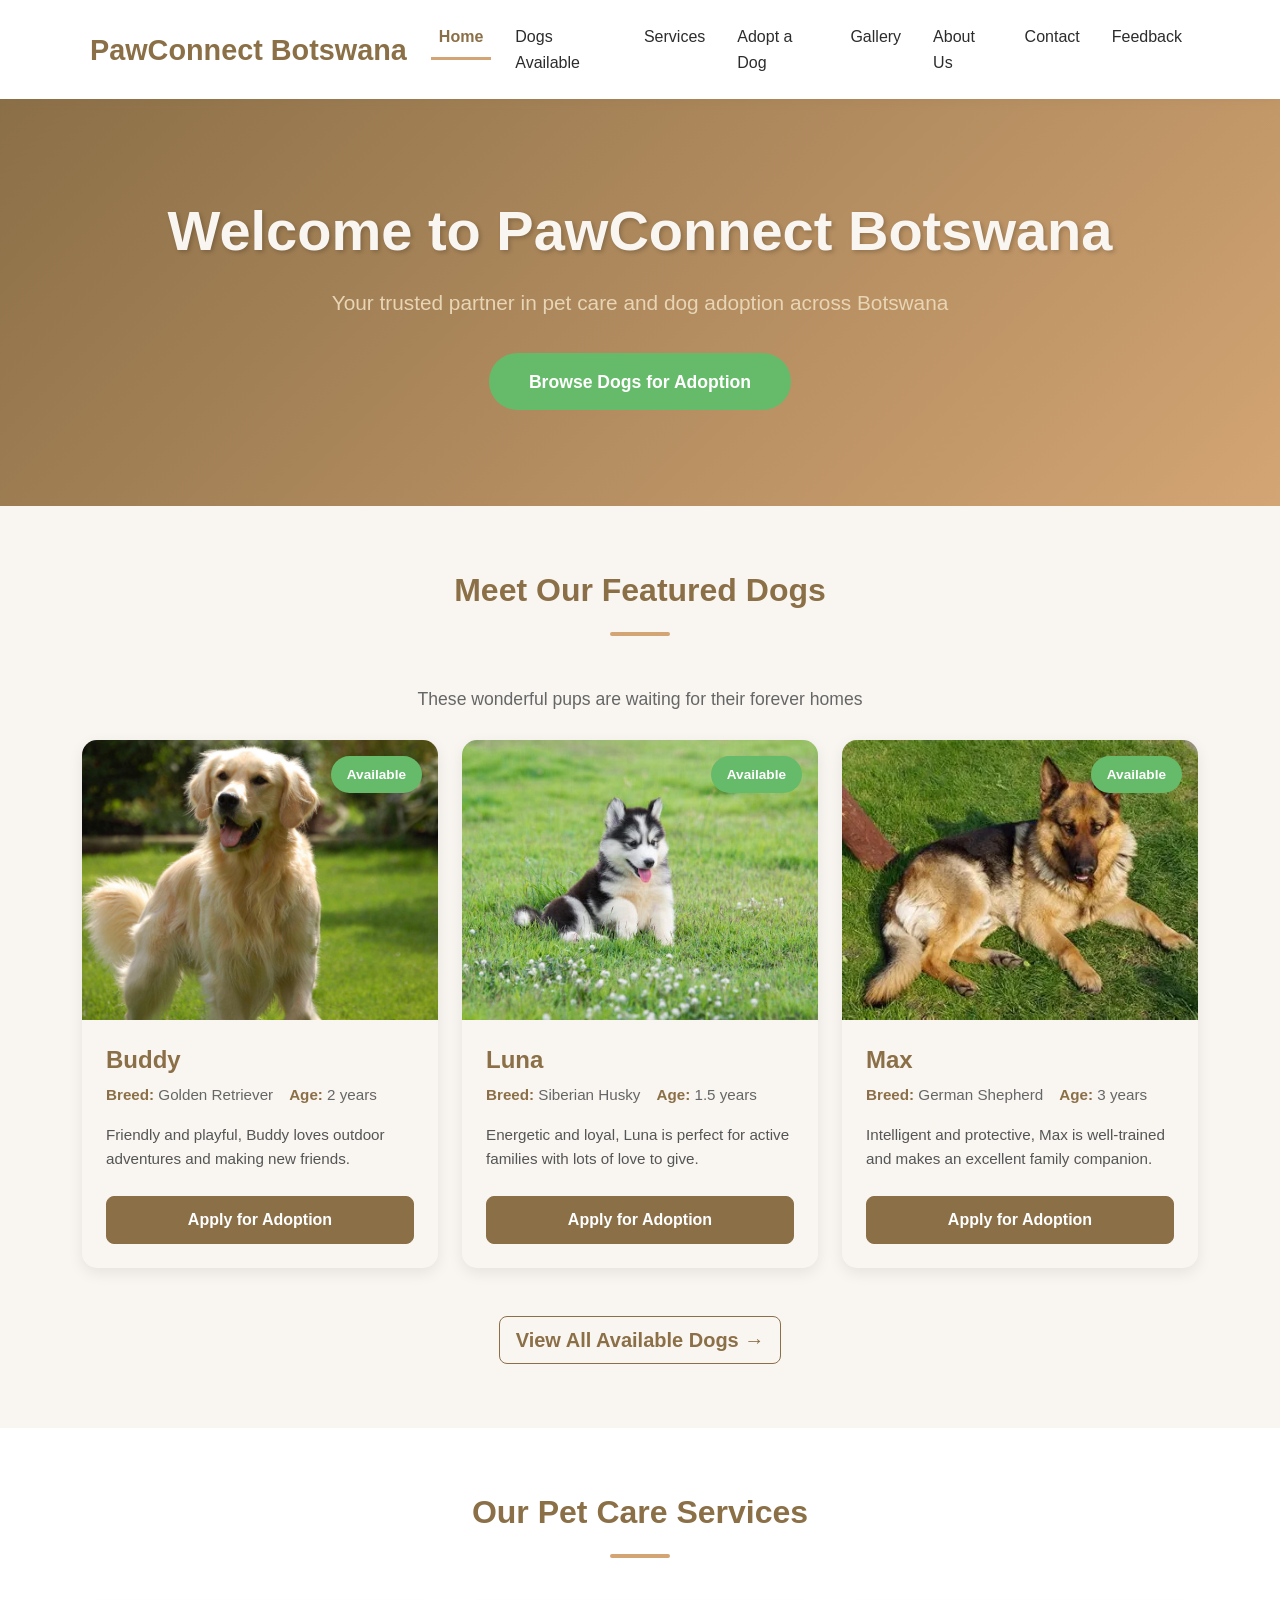
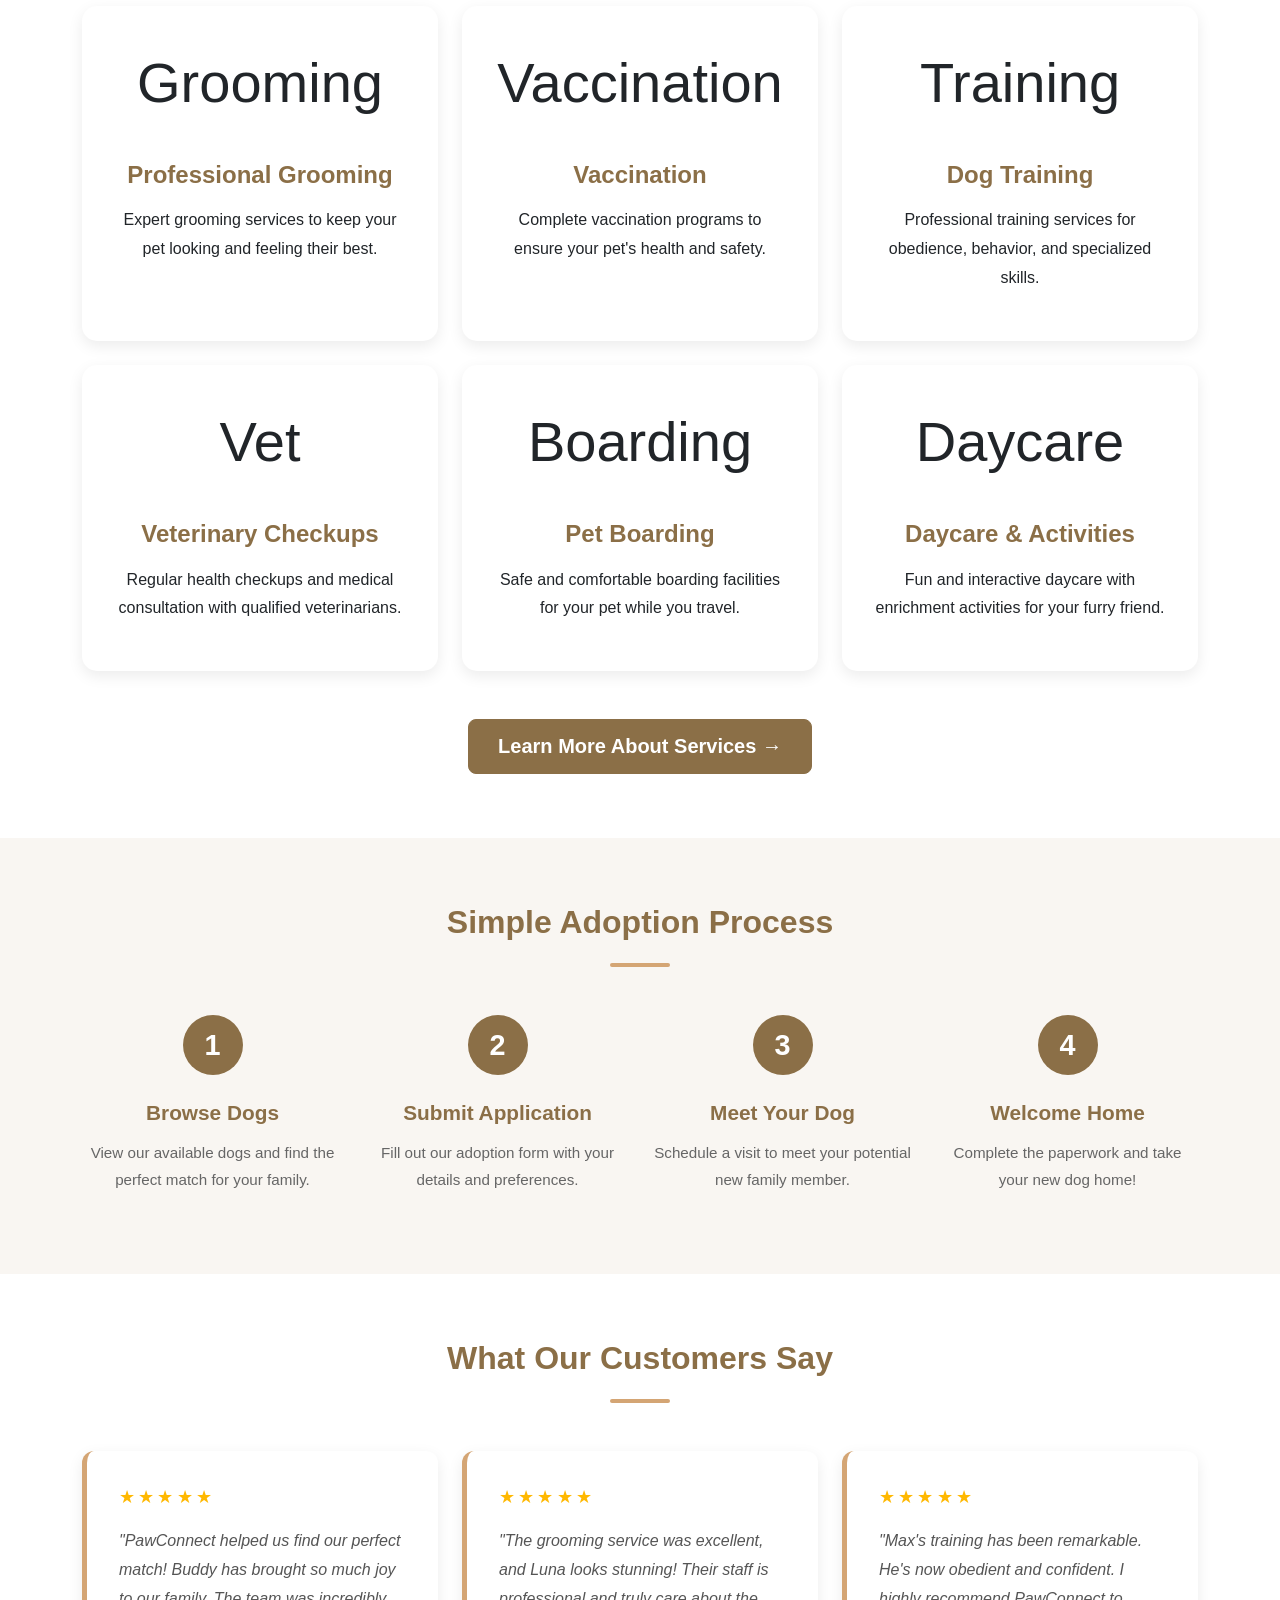
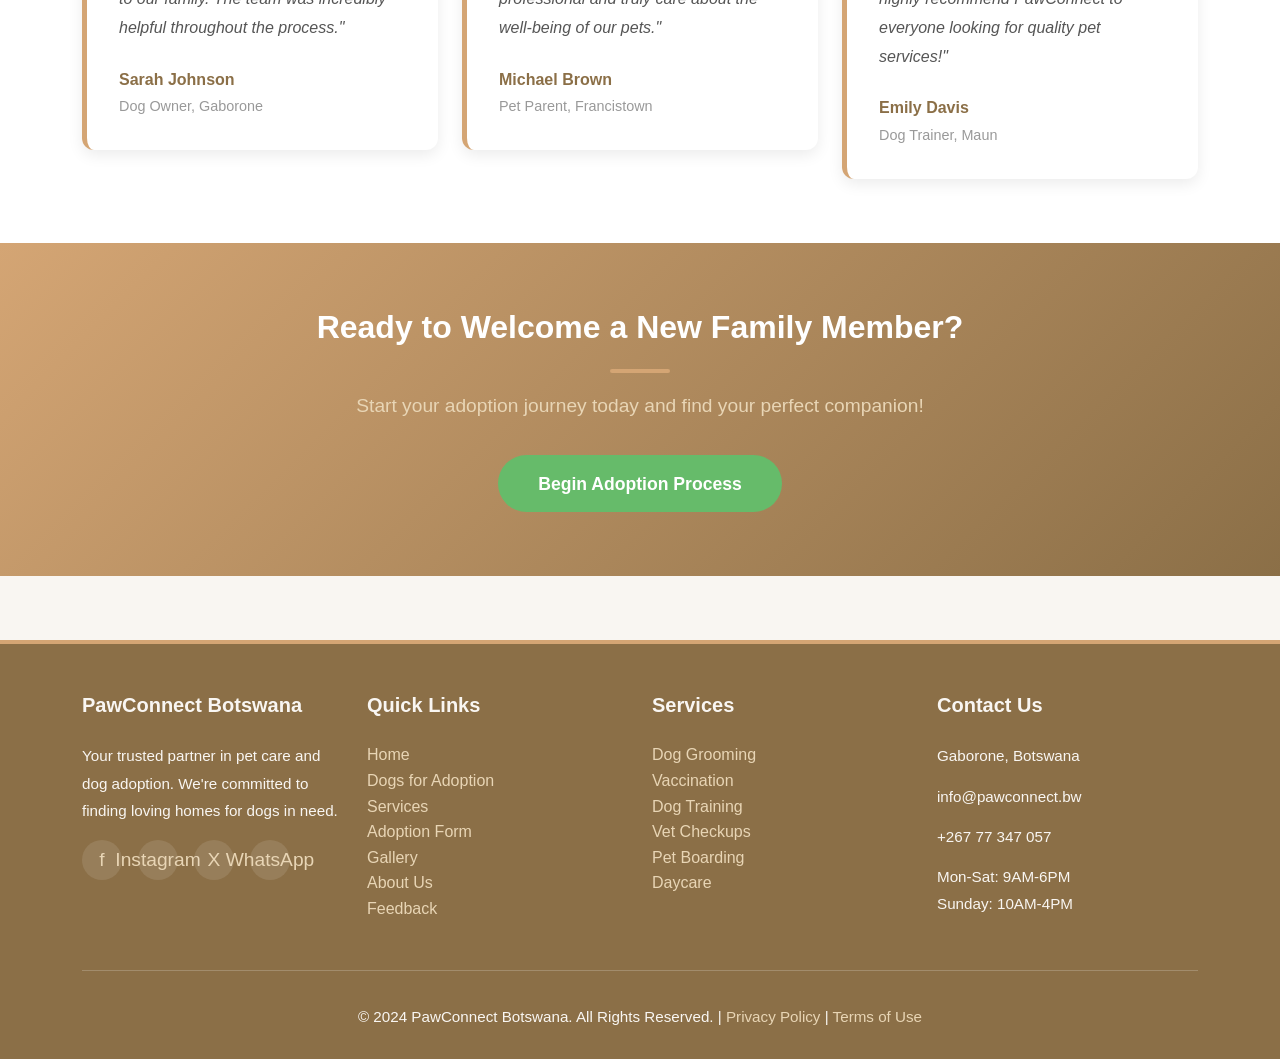
==== commit ba6175b3: "Updated existing website pages" ====
--- a/index.html
+++ b/index.html
@@ -14,7 +14,7 @@
     <link rel="stylesheet" href="css/style.css">
 </head>
 <body>
-    <!-- ======== NAVIGATION BAR ======== -->
+    <!-- NAVIGATION BAR -->
     <nav class="navbar navbar-expand-lg navbar-light sticky-top">
         <div class="container">
             <a class="navbar-brand" href="index.html">PawConnect Botswana</a>
@@ -44,12 +44,15 @@
                     <li class="nav-item">
                         <a class="nav-link" href="contact.html">Contact</a>
                     </li>
+                    <li class="nav-item">
+                        <a class="nav-link" href="feedback.html">Feedback</a>
+                    </li>
                 </ul>
             </div>
         </div>
     </nav>
 
-    <!-- ======== HERO SECTION ======== -->
+    <!-- HERO SECTION -->
     <section class="hero-section">
         <div class="container">
             <div class="hero-content">
@@ -60,7 +63,7 @@
         </div>
     </section>
 
-    <!-- ======== FEATURED DOGS SECTION ======== -->
+    <!-- FEATURED DOGS SECTION -->
     <section class="section-light">
         <div class="container">
             <h2>Meet Our Featured Dogs</h2>
@@ -131,7 +134,7 @@
         </div>
     </section>
 
-    <!-- ======== SERVICES OVERVIEW SECTION ======== -->
+    <!-- SERVICES OVERVIEW SECTION -->
     <section class="section-white">
         <div class="container">
             <h2>Our Pet Care Services</h2>
@@ -198,7 +201,7 @@
         </div>
     </section>
 
-    <!-- ======== ADOPTION PROCESS SECTION ======== -->
+    <!-- ADOPTION PROCESS SECTION -->
     <section class="section-light">
         <div class="container">
             <h2>Simple Adoption Process</h2>
@@ -243,7 +246,7 @@
         </div>
     </section>
 
-    <!-- ======== TESTIMONIALS SECTION ======== -->
+    <!-- TESTIMONIALS SECTION -->
     <section class="section-white">
         <div class="container">
             <h2>What Our Customers Say</h2>
@@ -282,7 +285,7 @@
         </div>
     </section>
 
-    <!-- ======== CALL TO ACTION SECTION ======== -->
+    <!-- CALL TO ACTION SECTION -->
     <section class="hero-section" style="padding: 4rem 0; background: linear-gradient(135deg, var(--accent-color) 0%, var(--primary-color) 100%);">
         <div class="container">
             <div class="hero-content">
@@ -293,7 +296,7 @@
         </div>
     </section>
 
-    <!-- ======== FOOTER ======== -->
+    <!-- FOOTER -->
     <footer>
         <div class="container">
             <div class="row g-4">
@@ -319,6 +322,7 @@
                         <li><a href="adoption.html">Adoption Form</a></li>
                         <li><a href="gallery.html">Gallery</a></li>
                         <li><a href="about.html">About Us</a></li>
+                        <li><a href="feedback.html">Feedback</a></li>
                     </ul>
                 </div>
 
--- a/css/style.css
+++ b/css/style.css
@@ -1,7 +1,5 @@
-/* ========================================
-   PawConnect Botswana - Main Stylesheet
-   Modern, Responsive Design for Pet Care
-   ======================================== */
+/* PawConnect Botswana - Main Stylesheet
+   Modern, Responsive Design for Pet Care */
 
 :root {
     /* Color Palette - Pet-Friendly Theme */
@@ -17,9 +15,7 @@
     --white: #FFFFFF;
 }
 
-/* ========================================
-   Global Styles
-   ======================================== */
+/* Global Styles */
 
 * {
     margin: 0;
@@ -76,9 +72,7 @@
     text-decoration: none;
 }
 
-/* ========================================
-   Navigation Bar
-   ======================================== */
+/* Navigation Bar */
 
 .navbar {
     background-color: var(--white);
@@ -142,9 +136,7 @@
     }
 }
 
-/* ========================================
-   Footer Styles
-   ======================================== */
+/* Footer Styles */
 
 footer {
     background-color: var(--primary-color);
@@ -205,9 +197,7 @@
     font-size: 0.9rem;
 }
 
-/* ========================================
-   Hero Section & Banners
-   ======================================== */
+/* Hero Section & Banners */
 
 .hero-section {
     background: linear-gradient(135deg, var(--primary-color) 0%, var(--accent-color) 100%);
@@ -280,9 +270,7 @@
     }
 }
 
-/* ========================================
-   Cards & Content Sections
-   ======================================== */
+/* Cards & Content Sections */
 
 .card {
     border: none;
@@ -325,12 +313,16 @@
     margin-bottom: 0.5rem;
 }
 
-/* ========================================
-   Section Spacing & Layout
-   ======================================== */
+/* Section Spacing & Layout */
 
 section {
     padding: 4rem 0;
+}
+
+/* Ensure sections render above decorative pseudo-elements and avoid overlap */
+section {
+    position: relative;
+    z-index: 1;
 }
 
 section h2 {
@@ -360,9 +352,7 @@
     background-color: var(--white);
 }
 
-/* ========================================
-   Buttons
-   ======================================== */
+/* Buttons */
 
 .btn-primary {
     background-color: var(--primary-color);
@@ -404,9 +394,7 @@
     border-color: #5cb85c;
 }
 
-/* ========================================
-   Forms & Inputs
-   ======================================== */
+/* Forms & Inputs */
 
 .form-control, .form-select {
     border: 2px solid #E0E0E0;
@@ -461,9 +449,7 @@
     margin-top: 0.25rem;
 }
 
-/* ========================================
-   Dog Cards - Adoption Section
-   ======================================== */
+/* Dog Cards - Adoption Section */
 
 .dog-card {
     border: none;
@@ -541,9 +527,7 @@
     line-height: 1.6;
 }
 
-/* ========================================
-   Gallery Styles
-   ======================================== */
+/* Gallery Styles */
 
 .gallery-container {
     display: grid;
@@ -595,9 +579,7 @@
     color: white;
 }
 
-/* ========================================
-   Testimonials
-   ======================================== */
+/* Testimonials */
 
 .testimonial-card {
     background-color: var(--white);
@@ -639,9 +621,7 @@
     letter-spacing: 0.2rem;
 }
 
-/* ========================================
-   Carousel & Sliders
-   ======================================== */
+/* Carousel & Sliders */
 
 .carousel {
     border-radius: 15px;
@@ -677,9 +657,7 @@
     background-color: rgba(139, 111, 71, 0.7);
 }
 
-/* ========================================
-   Animations
-   ======================================== */
+/* Animations */
 
 @keyframes fadeInUp {
     from {
@@ -739,9 +717,7 @@
     animation: bounce 0.6s ease-out;
 }
 
-/* ========================================
-   Service Icons & Features
-   ======================================== */
+/* Service Icons & Features */
 
 .service-icon {
     font-size: 3.5rem;
@@ -763,9 +739,7 @@
     margin: 1rem 0;
 }
 
-/* ========================================
-   Process Steps
-   ======================================== */
+/* Process Steps */
 
 .process-step {
     position: relative;
@@ -812,9 +786,7 @@
     display: none;
 }
 
-/* ========================================
-   Contact Information
-   ======================================== */
+/* Contact Information */
 
 .contact-info {
     display: flex;
@@ -845,9 +817,7 @@
     color: #666;
 }
 
-/* ========================================
-   Loading & Utility Classes
-   ======================================== */
+/* Loading & Utility Classes */
 
 .text-primary {
     color: var(--primary-color) !important;
@@ -877,9 +847,7 @@
     border-radius: 15px !important;
 }
 
-/* ========================================
-   Responsive Design - Tablets
-   ======================================== */
+/* Responsive Design - Tablets */
 
 @media (max-width: 991px) {
     section {
@@ -896,9 +864,7 @@
     }
 }
 
-/* ========================================
-   Responsive Design - Mobile
-   ======================================== */
+/* Responsive Design - Mobile */
 
 @media (max-width: 576px) {
     :root {
@@ -954,6 +920,7 @@
     .contact-info {
         flex-direction: column;
         text-align: center;
+        gap: 1rem;
     }
     
     .contact-icon {
@@ -971,9 +938,7 @@
     }
 }
 
-/* ========================================
-   Accessibility
-   ======================================== */
+/* Accessibility */
 
 .sr-only {
     position: absolute;
